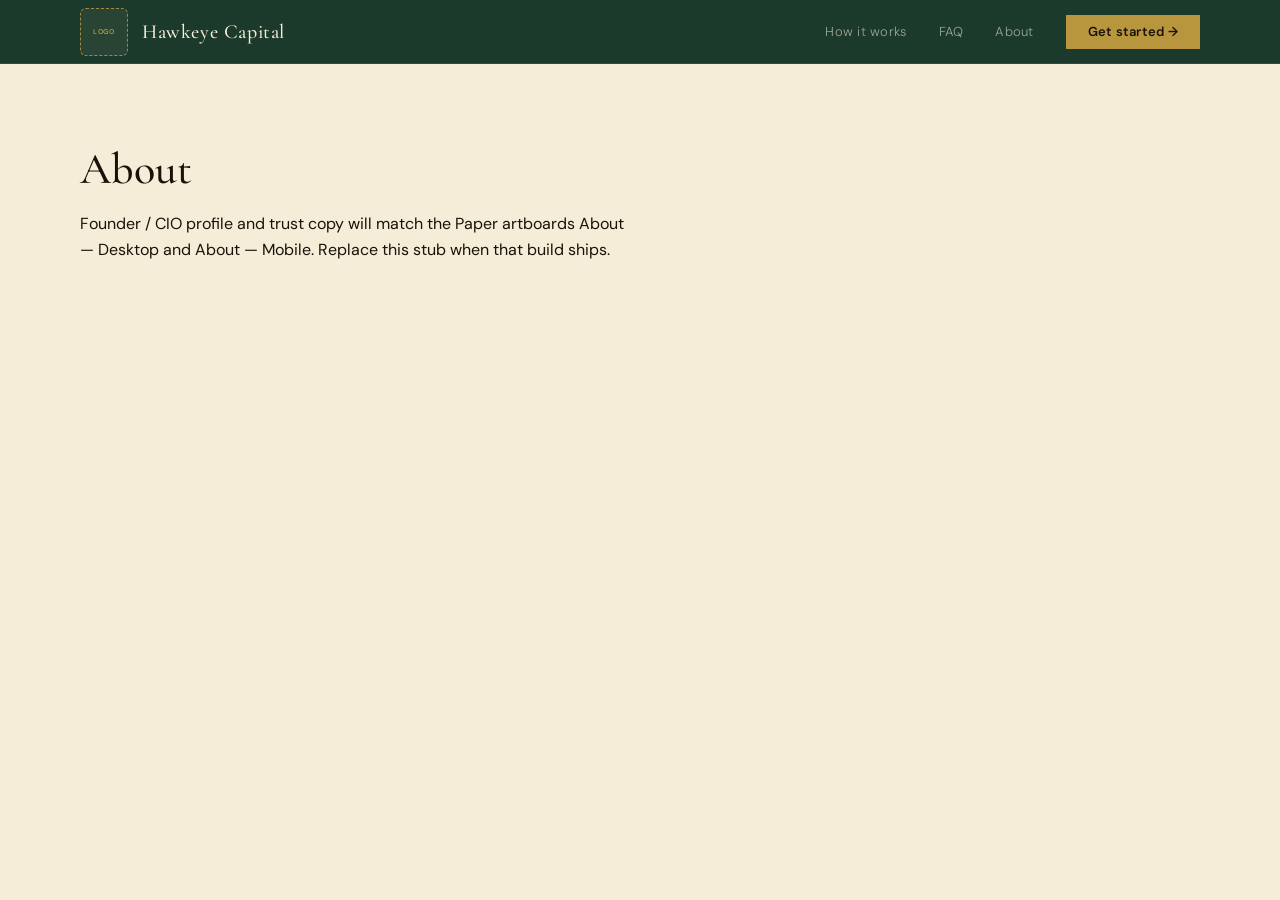
==== about/index.html @ 360c43a9 "first commit" ====
<!DOCTYPE html>
<html lang="en">
  <head>
    <meta charset="utf-8" />
    <meta name="viewport" content="width=device-width, initial-scale=1" />
    <title>About — Hawkeye Capital</title>
    <link rel="preconnect" href="https://fonts.googleapis.com" />
    <link rel="preconnect" href="https://fonts.gstatic.com" crossorigin />
    <link
      href="https://fonts.googleapis.com/css2?family=Cormorant+Garamond:ital,wght@0,300;0,500;1,500&family=DM+Sans:wght@300;400;500;600&display=swap"
      rel="stylesheet"
    />
    <link rel="stylesheet" href="/styles.css" />
  </head>
  <body>
    <a class="skip-link" href="#main">Skip to content</a>
    <div class="page">
      <header class="nav" aria-label="Primary">
        <a class="brand" href="/">
          <div class="logo-ph logo-ph--lg" aria-hidden="true">LOGO</div>
          <span class="wordmark">Hawkeye Capital</span>
        </a>
        <nav class="nav-links" aria-label="Site">
          <a class="nav-link" href="/#how-it-works">How it works</a>
          <a class="nav-link" href="/faq/">FAQ</a>
          <a class="nav-link" href="/about/" aria-current="page">About</a>
          <a
            class="btn-gold btn-gold--nav"
            href="https://wa.me/919540134700"
            rel="noopener noreferrer"
            >Get started →</a
          >
        </nav>
      </header>

      <header class="nav--mobile" aria-label="Primary">
        <a class="brand" href="/">
          <div class="logo-ph logo-ph--sm" aria-hidden="true">LOGO</div>
          <span class="wordmark">Hawkeye Capital</span>
        </a>
        <div class="nav-mobile-right">
          <a
            class="btn-gold btn-gold--nav-m"
            href="https://wa.me/919540134700"
            rel="noopener noreferrer"
            >Get started →</a
          >
          <details class="nav-details">
            <summary aria-label="Open menu">
              <span class="burger-bar"></span>
              <span class="burger-bar"></span>
              <span class="burger-bar"></span>
            </summary>
            <div class="nav-drawer">
              <a href="/#how-it-works">How it works</a>
              <a href="/faq/">FAQ</a>
              <a href="/about/">About</a>
            </div>
          </details>
        </div>
      </header>

      <main id="main" class="stub-main">
        <h1>About</h1>
        <p>
          Founder / CIO profile and trust copy will match the Paper artboards About — Desktop and About —
          Mobile. Replace this stub when that build ships.
        </p>
      </main>
    </div>
  </body>
</html>
---- styles.css ----
/* Hawkeye Capital landing — Paper hawkeyecapital.in · Desktop 29-0 / Mobile 28-0 */

:root {
  --cream: #f5edd8;
  --cream-dark: #e8dfc8;
  --forest: #1c3a2b;
  --brown: #3b2a1a;
  --gold: #b8963e;
  --ink: #1a1209;
  --muted: #7a6e60;
  --font-display: "Cormorant Garamond", serif;
  --font-sans: "DM Sans", system-ui, sans-serif;
  --page-max: 1440px;
  --content: 1100px;
  --pad-d: 80px;
  --pad-m: 24px;
}

*,
*::before,
*::after {
  box-sizing: border-box;
}

html {
  margin: 0;
  padding: 0;
  scroll-behavior: smooth;
}

@media (prefers-reduced-motion: reduce) {
  html {
    scroll-behavior: auto;
  }
}

body {
  margin: 0;
  padding: 0;
  min-height: 100%;
  background: var(--cream);
  color: var(--ink);
  font-family: var(--font-sans);
  font-size: 12px;
  line-height: 16px;
  -webkit-font-smoothing: antialiased;
  -moz-osx-font-smoothing: grayscale;
}

a {
  color: inherit;
  text-decoration: none;
}

a:hover {
  text-decoration: underline;
  text-underline-offset: 3px;
}

.page {
  width: 100%;
  min-height: 100vh;
  display: flex;
  flex-direction: column;
  background: var(--cream);
}

/* Full-bleed layout: Paper artboard is 1440px but nav/hero backgrounds span the viewport */
main {
  margin: 0;
  width: 100%;
  flex: 1;
  display: flex;
  flex-direction: column;
}

.skip-link {
  position: absolute;
  left: -9999px;
  top: 8px;
  z-index: 100;
  padding: 8px 16px;
  background: var(--forest);
  color: var(--cream);
  border-radius: 4px;
}

.skip-link:focus {
  left: 16px;
}

/* Nav */

.nav {
  display: none;
  align-items: center;
  justify-content: space-between;
  width: 100%;
  height: 64px;
  padding: 0 var(--pad-d);
  background: var(--forest);
  border-bottom: 1px solid rgba(184, 150, 62, 0.2);
}

.nav--mobile {
  display: flex;
  width: 100%;
  height: 60px;
  padding: 0 var(--pad-m) 0 20px;
  background: var(--forest);
  border-bottom: 1px solid rgba(184, 150, 62, 0.2);
  align-items: center;
  justify-content: space-between;
}

a.brand {
  display: flex;
  align-items: center;
  gap: 14px;
  text-decoration: none;
}

a.brand:hover {
  text-decoration: none;
}

.nav--mobile .brand {
  gap: 10px;
  padding-right: 12px;
}

.logo-ph {
  display: flex;
  align-items: center;
  justify-content: center;
  flex-shrink: 0;
  border: 1px dashed rgba(184, 150, 62, 0.85);
  border-radius: 6px;
  background: rgba(245, 237, 216, 0.06);
  color: var(--gold);
  font-size: 7px;
  font-weight: 600;
  letter-spacing: 0.1em;
  line-height: 10px;
}

.logo-ph--lg {
  width: 48px;
  height: 48px;
}

.logo-ph--sm {
  width: 40px;
  height: 40px;
}

.wordmark {
  font-family: var(--font-display);
  font-weight: 500;
  letter-spacing: 0.03em;
  color: var(--cream);
  white-space: nowrap;
  font-size: 20px;
  line-height: 24px;
}

.nav--mobile .wordmark {
  font-size: 16px;
  line-height: 19px;
}

.nav-links {
  display: flex;
  align-items: center;
  gap: 32px;
}

.nav-link {
  font-size: 13px;
  font-weight: 300;
  letter-spacing: 0.02em;
  line-height: 16px;
  color: rgba(245, 237, 216, 0.6);
}

.nav-link:hover {
  color: var(--cream);
}

.nav-details summary {
  list-style: none;
  cursor: pointer;
  display: flex;
  flex-direction: column;
  gap: 5px;
  padding: 4px;
}

.nav-details summary::-webkit-details-marker {
  display: none;
}

.burger-bar {
  height: 1.5px;
  background: var(--cream);
  border-radius: 1px;
}

.burger-bar:nth-child(1),
.burger-bar:nth-child(2) {
  width: 22px;
}

.burger-bar:nth-child(3) {
  width: 14px;
}

.nav-drawer {
  position: absolute;
  right: 0;
  top: calc(100% + 12px);
  min-width: 200px;
  padding: 16px;
  background: var(--forest);
  border: 1px solid rgba(184, 150, 62, 0.2);
  border-radius: 8px;
  display: flex;
  flex-direction: column;
  gap: 12px;
  z-index: 50;
  box-shadow: 0 12px 40px rgba(0, 0, 0, 0.25);
}

.nav-drawer a {
  font-size: 13px;
  font-weight: 300;
  color: rgba(245, 237, 216, 0.85);
}

.nav-details {
  position: relative;
}

.btn-gold {
  display: inline-flex;
  align-items: center;
  justify-content: center;
  gap: 10px;
  background: var(--gold);
  color: var(--ink);
  font-size: 13px;
  font-weight: 600;
  letter-spacing: 0.02em;
  line-height: 16px;
  border: none;
  cursor: pointer;
  text-decoration: none;
}

.btn-gold:hover {
  filter: brightness(1.03);
  text-decoration: none;
}

.btn-gold--nav {
  padding: 9px 22px;
}

.btn-gold--nav-m {
  padding: 8px 18px;
}

.btn-gold--hero {
  padding: 16px 28px;
  font-size: 15px;
  line-height: 18px;
}

.btn-gold--footer {
  padding: 16px 32px;
  font-size: 15px;
  line-height: 18px;
}

.icon-wa {
  flex-shrink: 0;
}

/* Hero */

.hero {
  position: relative;
  width: 100%;
  min-height: 680px;
  padding: 120px var(--pad-d) 100px;
  display: flex;
  flex-direction: column;
  justify-content: center;
  overflow: clip;
  background-color: #2a3d2f;
  background-image: linear-gradient(
      180deg,
      rgba(28, 58, 43, 0.88) 0%,
      rgba(40, 58, 46, 0.82) 100%
    ),
    url("assets/hero-bg.png");
  background-size: cover, cover;
  background-position: center, center;
}

.hero-decor {
  position: absolute;
  border: 1px solid rgba(184, 150, 62, 0.06);
  border-radius: 50%;
  pointer-events: none;
}

.hero-decor--lg {
  width: 800px;
  height: 800px;
  right: -200px;
  top: 50%;
  transform: translateY(-50%);
}

.hero-decor--sm {
  width: 480px;
  height: 480px;
  right: 0;
  top: 50%;
  transform: translateY(-50%);
  border-color: rgba(184, 150, 62, 0.05);
}

.hero-inner {
  position: relative;
  z-index: 1;
  max-width: var(--content);
  display: flex;
  flex-direction: column;
  gap: 36px;
}

.hero-eyebrow {
  margin: 0;
  font-size: 11px;
  font-weight: 500;
  letter-spacing: 0.16em;
  line-height: 14px;
  text-transform: uppercase;
  color: var(--gold);
}

.hero-title {
  margin: 0;
  font-family: var(--font-display);
  font-size: 80px;
  font-weight: 300;
  letter-spacing: -0.025em;
  line-height: 1.05;
  color: var(--cream);
}

.hero-rule {
  width: 64px;
  height: 1px;
  background: var(--gold);
}

.hero-lead {
  margin: 0;
  max-width: 520px;
  font-size: 18px;
  font-weight: 300;
  line-height: 32px;
  color: rgba(245, 237, 216, 0.6);
}

.hero-cta-row {
  display: flex;
  align-items: center;
  gap: 32px;
}

.hero-secondary {
  font-size: 14px;
  font-weight: 300;
  letter-spacing: 0.03em;
  line-height: 18px;
  color: rgba(184, 150, 62, 0.8);
}

.hero-secondary:hover {
  color: var(--gold);
  text-decoration: none;
}

.section-label {
  font-size: 11px;
  font-weight: 600;
  letter-spacing: 0.14em;
  line-height: 14px;
  text-transform: uppercase;
  color: var(--muted);
}

.section-label--muted-light {
  color: rgba(245, 237, 216, 0.65);
}

/* Credentials */

.credentials {
  width: 100%;
  padding: 80px var(--pad-d);
  display: flex;
  flex-direction: column;
  gap: 40px;
}

.credentials-label-row {
  max-width: 1280px;
}

.credentials-grid {
  display: flex;
  gap: 32px;
  max-width: var(--content);
}

.tile {
  flex: 1;
  border-top: 1px solid var(--gold);
  padding-top: 16px;
  display: flex;
  flex-direction: column;
  gap: 10px;
}

.tile-kicker {
  font-family: var(--font-display);
  font-size: 28px;
  font-weight: 500;
  line-height: 1.1;
  color: var(--ink);
}

.tile-body {
  margin: 0;
  font-size: 15px;
  line-height: 22px;
  color: var(--ink);
}

/* Who we work with */

.who {
  position: relative;
  width: 100%;
  padding: 80px var(--pad-d);
  background: var(--brown);
  overflow: clip;
}

.who-label {
  margin-bottom: 20px;
}

.who-headline {
  margin: 0 0 40px;
  max-width: 640px;
  font-family: var(--font-display);
  font-size: 44px;
  font-weight: 500;
  line-height: 1.1;
  color: var(--cream);
}

.who-grid {
  display: flex;
  flex-wrap: wrap;
  gap: 24px;
  max-width: var(--content);
  position: relative;
  z-index: 1;
}

.who-card {
  width: 530px;
  display: flex;
  flex-direction: column;
  gap: 10px;
}

.who-card-title {
  margin: 0;
  font-size: 13px;
  font-weight: 600;
  letter-spacing: 0.06em;
  line-height: 16px;
  text-transform: uppercase;
  color: var(--gold);
}

.who-card-body {
  margin: 0;
  font-size: 15px;
  line-height: 22px;
  color: rgba(245, 237, 216, 0.88);
}

.hawk {
  position: absolute;
  right: 64px;
  top: 56px;
  width: 360px;
  height: 260px;
  border-radius: 4px;
  background: url("assets/hawk-bird.png") center / cover no-repeat;
  mix-blend-mode: screen;
  pointer-events: none;
}

/* Philosophy + How it works */

.philo {
  width: 100%;
  padding: 80px var(--pad-d);
  background: var(--cream);
}

.philo-inner {
  display: flex;
  gap: 80px;
  max-width: var(--content);
  align-items: flex-start;
}

.philo-quote {
  flex: 5;
  min-width: 0;
  border-left: 2px solid var(--gold);
  padding-left: 28px;
}

.philo-quote p {
  margin: 0;
  max-width: 413px;
  font-family: var(--font-display);
  font-size: 28px;
  font-style: italic;
  font-weight: 500;
  line-height: 36px;
  color: var(--ink);
}

.how {
  flex: 7;
  min-width: 0;
  display: flex;
  flex-direction: column;
  gap: 32px;
}

.how .section-label {
  margin: 0;
}

.how-list {
  display: flex;
  flex-direction: column;
}

.how-row {
  display: flex;
  gap: 18px;
  padding: 22px 0;
  border-top: 1px solid rgba(184, 150, 62, 0.2);
}

.how-row:last-child {
  border-bottom: 1px solid rgba(184, 150, 62, 0.2);
}

.how-num {
  flex-shrink: 0;
  width: 28px;
  font-family: var(--font-display);
  font-size: 32px;
  font-weight: 300;
  line-height: 1;
  color: rgba(184, 150, 62, 0.35);
  padding-top: 4px;
}

.how-copy {
  display: flex;
  flex-direction: column;
  gap: 6px;
  padding-top: 4px;
  max-width: 532px;
}

.how-q {
  margin: 0;
  font-size: 16px;
  font-weight: 600;
  line-height: 24px;
  color: var(--ink);
}

.how-a {
  margin: 0;
  font-size: 15px;
  line-height: 22px;
  color: var(--ink);
}

/* Testimonial */

.quote-section {
  width: 100%;
  display: flex;
  flex-direction: column;
  align-items: center;
  gap: 32px;
  padding: 80px var(--pad-d);
  background: var(--cream-dark);
}

.quote-mark {
  font-family: var(--font-display);
  font-size: 48px;
  line-height: 44px;
  color: var(--gold);
  width: 21px;
}

.quote-body {
  margin: 0;
  max-width: 700px;
  font-family: var(--font-display);
  font-size: 28px;
  font-style: italic;
  font-weight: 500;
  line-height: 38px;
  text-align: center;
  color: var(--ink);
}

.quote-by {
  margin: 0;
  max-width: 354px;
  font-size: 13px;
  font-weight: 600;
  letter-spacing: 0.08em;
  line-height: 16px;
  text-transform: uppercase;
  text-align: center;
  color: var(--muted);
}

/* CTA */

.cta {
  width: 100%;
  display: flex;
  flex-direction: column;
  align-items: center;
  gap: 32px;
  padding: 80px var(--pad-d);
  background: var(--forest);
  border-top: 1px solid rgba(184, 150, 62, 0.12);
}

.cta-title {
  margin: 0;
  max-width: 439px;
  font-family: var(--font-display);
  font-size: 48px;
  font-weight: 500;
  line-height: 62px;
  text-align: center;
  color: var(--cream);
}

.cta-lead {
  margin: 0;
  max-width: 420px;
  font-size: 17px;
  line-height: 28px;
  text-align: center;
  color: rgba(245, 237, 216, 0.75);
}

.cta-foot {
  width: 100%;
  margin-top: 48px;
  padding-top: 24px;
  border-top: 1px solid rgba(245, 237, 216, 0.07);
}

.cta-disclaimer {
  margin: 0 auto;
  max-width: 1280px;
  font-size: 13px;
  line-height: 21px;
  color: rgba(245, 237, 216, 0.55);
}

.visually-hidden {
  position: absolute;
  width: 1px;
  height: 1px;
  padding: 0;
  margin: -1px;
  overflow: hidden;
  clip: rect(0, 0, 0, 0);
  white-space: nowrap;
  border: 0;
}

/* Desktop / mobile visibility */

.desktop-only {
  display: block;
}

.mobile-only {
  display: none;
}

@media (min-width: 1100px) {
  .nav {
    display: flex;
  }

  .nav--mobile {
    display: none;
  }

  .desktop-only {
    display: block;
  }

  .mobile-only {
    display: none;
  }

  .quote-mark--m {
    display: none;
  }

  .quote-mark--d {
    display: block;
  }
}

@media (max-width: 1099px) {
  .nav {
    display: none;
  }

  .nav--mobile {
    display: flex;
  }

  .desktop-only {
    display: none;
  }

  .mobile-only {
    display: block;
  }

  .hawk {
    display: none;
  }

  .hero {
    min-height: 0;
    padding: 56px var(--pad-m) 64px;
    gap: 28px;
    background-image: linear-gradient(
        180deg,
        rgb(28, 58, 43) 0%,
        rgb(40, 58, 46) 100%
      ),
      url("assets/hero-bg-mobile.png");
  }

  .hero-inner {
    gap: 28px;
  }

  .hero-eyebrow {
    font-size: 10px;
    line-height: 13px;
  }

  .hero-title {
    font-size: 44px;
    letter-spacing: -0.02em;
  }

  .hero-rule {
    width: 56px;
  }

  .hero-lead {
    max-width: none;
    font-size: 16px;
    line-height: 26px;
    color: rgba(245, 237, 216, 0.65);
  }

  .hero-cta-row {
    flex-direction: column;
    align-items: flex-start;
    gap: 16px;
  }

  .btn-gold--hero {
    padding: 15px 24px;
  }

  .credentials {
    padding: 56px var(--pad-m);
  }

  .section-label {
    font-size: 10px;
    line-height: 13px;
  }

  .credentials-grid {
    display: grid;
    grid-template-columns: 1fr 1fr;
    gap: 16px;
    max-width: none;
  }

  .tile {
    padding-top: 12px;
    gap: 6px;
  }

  .tile-kicker {
    font-size: 22px;
    line-height: 28px;
  }

  .tile-body {
    font-size: 13px;
    line-height: 18px;
  }

  .who {
    padding: 56px var(--pad-m);
  }

  .who-headline {
    max-width: none;
    font-size: 32px;
    line-height: 1.12;
    width: 100%;
  }

  .who-grid {
    flex-direction: column;
    max-width: none;
    gap: 20px;
  }

  .who-card {
    width: 100%;
    gap: 8px;
  }

  .who-card-title {
    font-size: 12px;
    letter-spacing: 0.05em;
  }

  .who-card-body {
    font-size: 14px;
    line-height: 20px;
    color: rgba(245, 237, 216, 0.9);
  }

  .philo {
    padding: 56px var(--pad-m);
  }

  .philo-inner {
    flex-direction: column;
    gap: 0;
    max-width: none;
  }

  .philo-quote {
    margin-bottom: 56px;
    padding-left: 22px;
  }

  .philo-quote p {
    max-width: 318px;
    font-size: 22px;
    line-height: 30px;
  }

  .how {
    gap: 40px;
  }

  .how-copy {
    max-width: 296px;
  }

  .how-q {
    font-size: 15px;
    line-height: 22px;
  }

  .how-a {
    font-size: 14px;
    line-height: 21px;
  }

  .quote-section {
    padding: 56px var(--pad-m);
  }

  .quote-mark--d {
    display: none;
  }

  .quote-mark--m {
    display: block;
    width: auto;
    font-size: 64px;
    font-weight: 300;
    line-height: 0.6;
    text-align: center;
    margin-bottom: 24px;
  }

  .quote-body {
    max-width: 342px;
    font-size: 22px;
    line-height: 30px;
    text-align: left;
  }

  .quote-by {
    max-width: 267px;
    font-size: 12px;
    letter-spacing: 0.06em;
    line-height: 15px;
    text-align: left;
  }

  .cta {
    padding: 64px var(--pad-m);
  }

  .cta-title {
    max-width: 302px;
    font-size: 36px;
    line-height: 44px;
  }

  .cta-lead {
    width: 342px;
    max-width: none;
    font-size: 15px;
    line-height: 24px;
  }

  .btn-gold--footer {
    padding: 15px 28px;
    font-size: 14px;
    line-height: 18px;
  }

  .cta-foot {
    margin-top: 40px;
    padding-top: 20px;
  }

  .cta-disclaimer {
    max-width: 342px;
    font-size: 12px;
    line-height: 18px;
  }
}

/* About page — Paper MU-0 (desktop) / NZ-0 (mobile) */

.nav-link--active {
  color: rgba(245, 237, 216, 0.95);
}

.about-main {
  flex: 1;
}

.about-body--desktop {
  display: flex;
  flex-direction: column;
  gap: 40px;
  width: 100%;
  padding: 72px 170px 100px;
}

.about-body--mobile {
  display: flex;
  flex-direction: column;
  gap: 36px;
  width: 100%;
  padding: 40px 24px 80px;
}

.about-hero {
  display: flex;
  flex-direction: column;
  gap: 8px;
  width: 100%;
}

.about-eyebrow {
  margin: 0;
  font-size: 11px;
  font-weight: 600;
  letter-spacing: 0.14em;
  line-height: 14px;
  text-transform: uppercase;
  color: var(--muted);
}

.about-hero-row {
  display: flex;
  flex-direction: row;
  align-items: flex-end;
  justify-content: space-between;
  width: 100%;
  gap: 32px;
}

.about-title {
  margin: 0;
  font-family: var(--font-display);
  font-size: 52px;
  font-weight: 500;
  letter-spacing: -0.02em;
  line-height: 1.1;
  color: var(--ink);
}

.about-portrait {
  flex-shrink: 0;
  width: 387px;
  height: 479px;
  background: url("assets/rajesh-hawk-sketch.png") center / cover no-repeat;
}

.about-subtitle {
  margin: 0;
  max-width: 640px;
  font-size: 18px;
  line-height: 28px;
  color: #3b2a1a;
}

.about-glance {
  display: flex;
  flex-direction: column;
  gap: 16px;
  width: 100%;
  padding: 28px;
  background: var(--cream-dark);
  border: 1px solid rgba(26, 18, 9, 0.08);
  box-sizing: border-box;
}

.about-glance-label {
  margin: 0;
  font-size: 11px;
  font-weight: 600;
  letter-spacing: 0.12em;
  line-height: 14px;
  text-transform: uppercase;
  color: var(--muted);
}

.about-glance-line {
  margin: 0;
  font-size: 16px;
  line-height: 28px;
  color: var(--ink);
}

.about-section {
  display: flex;
  flex-direction: column;
  gap: 20px;
  max-width: 820px;
  width: 100%;
}

.about-h2 {
  margin: 0;
  font-family: var(--font-display);
  font-size: 32px;
  font-weight: 500;
  line-height: 1.2;
  color: var(--ink);
}

.about-p {
  margin: 0;
  font-size: 16px;
  line-height: 28px;
  color: var(--ink);
}

.about-quote {
  margin: 0;
  max-width: 720px;
  padding: 8px 0 8px 20px;
  border-left: 3px solid var(--gold);
  box-sizing: border-box;
}

.about-quote p {
  margin: 0;
  font-family: var(--font-display);
  font-size: 24px;
  font-style: italic;
  font-weight: 500;
  line-height: 34px;
  color: #3b2a1a;
}

.about-cta {
  display: flex;
  flex-direction: column;
  gap: 20px;
  width: 100%;
  padding-top: 48px;
}

.about-cta-title {
  margin: 0;
  font-family: var(--font-display);
  font-size: 36px;
  font-weight: 500;
  line-height: 1.15;
  color: var(--ink);
}

.about-cta-lead {
  margin: 0;
  max-width: 520px;
  font-size: 16px;
  line-height: 26px;
  color: var(--muted);
}

.btn-gold--about {
  width: fit-content;
  padding: 16px 32px;
  font-size: 15px;
  line-height: 18px;
}

.about-disclaimer {
  width: 100%;
  margin: 0;
  padding-top: 32px;
  border-top: 1px solid rgba(122, 110, 96, 0.35);
}

.about-disclaimer p {
  margin: 0;
  max-width: 900px;
  font-size: 13px;
  line-height: 22px;
  color: var(--muted);
}

/* About — mobile */

.about-eyebrow--m {
  font-size: 10px;
  line-height: 13px;
}

.about-intro-m {
  display: flex;
  flex-direction: column;
  gap: 6px;
  width: 100%;
}

.about-title-m {
  margin: 0;
  font-family: var(--font-display);
  font-size: 40px;
  font-weight: 500;
  line-height: 1.1;
  color: var(--ink);
}

.about-subtitle-m {
  margin: 0;
  font-size: 16px;
  line-height: 26px;
  color: #3b2a1a;
}

.about-glance--m {
  gap: 12px;
  padding: 22px 20px;
}

.about-glance-label--m {
  font-size: 10px;
  line-height: 12px;
  letter-spacing: 0.12em;
}

.about-glance-one-line {
  margin: 0;
  font-size: 15px;
  line-height: 24px;
  color: var(--ink);
}

.about-p--m {
  font-size: 15px;
  line-height: 26px;
}

.about-investors-m {
  display: flex;
  flex-direction: column;
  gap: 0;
  width: 100%;
}

.about-investors-m p {
  margin: 0;
  font-size: 15px;
  line-height: 26px;
  color: var(--ink);
}

.about-investors-m p + p {
  margin-top: 24px;
}

.about-quote--m {
  max-width: none;
  padding: 0 0 0 16px;
}

.about-quote--m p {
  font-size: 20px;
  line-height: 30px;
}

.about-cta--m {
  padding-top: 16px;
  gap: 12px;
}

.about-cta-title--m {
  font-size: 28px;
  line-height: 34px;
}

.about-disclaimer--m {
  padding-top: 8px;
  border-top: none;
}

.about-disclaimer--m p {
  max-width: none;
  font-size: 12px;
  line-height: 20px;
}

/* Route stubs (/faq, /about) until full Paper build */

.stub-main {
  padding: 80px var(--pad-d);
  max-width: 720px;
  flex: 1;
}

.stub-main h1 {
  margin: 0 0 16px;
  font-family: var(--font-display);
  font-size: 44px;
  font-weight: 500;
  line-height: 1.15;
  color: var(--ink);
}

.stub-main p {
  margin: 0;
  font-size: 16px;
  line-height: 26px;
  color: var(--ink);
}

@media (max-width: 900px) {
  .stub-main {
    padding: 48px var(--pad-m);
  }

  .stub-main h1 {
    font-size: 32px;
  }
}
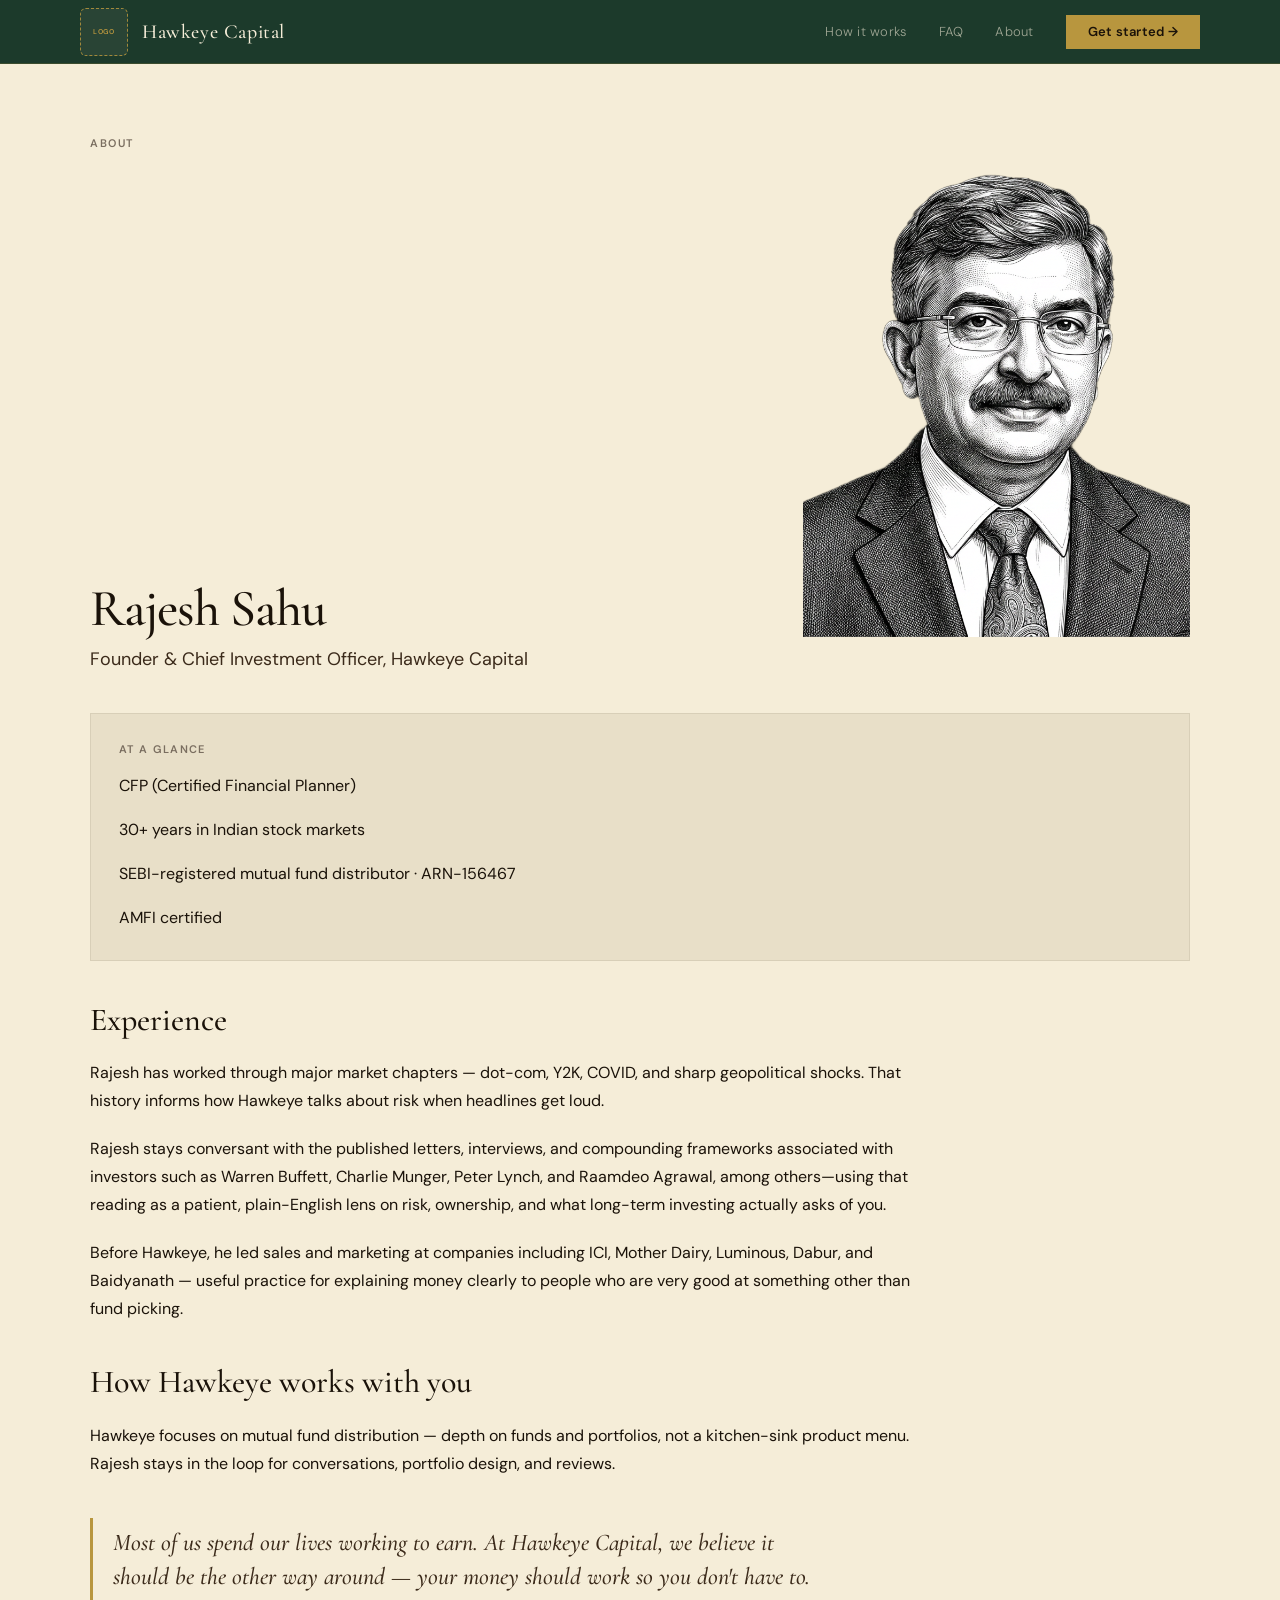
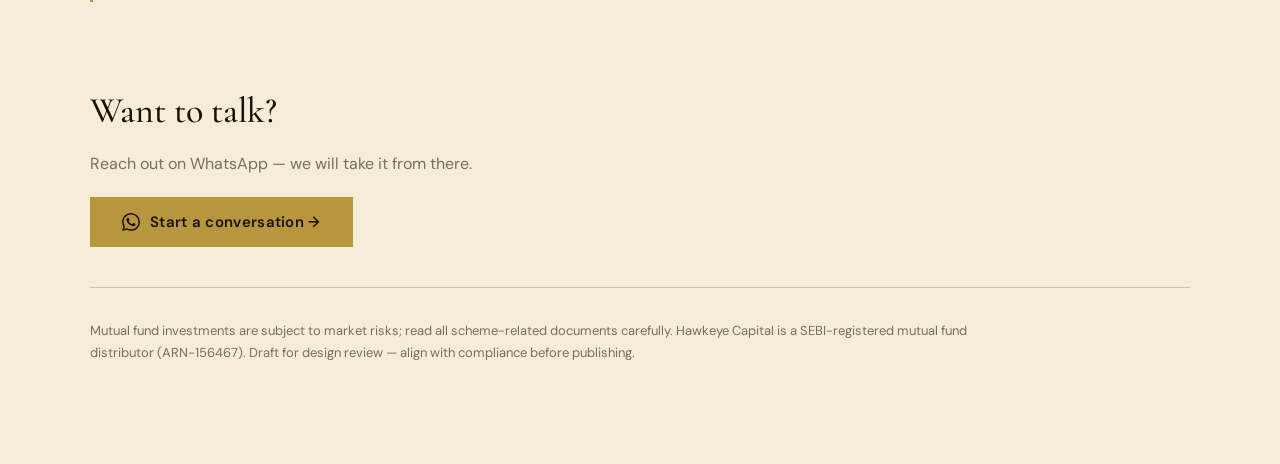
==== commit 240b49a9: "added about/ and faq/ pages" ====
--- a/about/index.html
+++ b/about/index.html
@@ -15,6 +15,7 @@
   <body>
     <a class="skip-link" href="#main">Skip to content</a>
     <div class="page">
+      <!-- Desktop nav — Paper About · MU-0 · MV-0 -->
       <header class="nav" aria-label="Primary">
         <a class="brand" href="/">
           <div class="logo-ph logo-ph--lg" aria-hidden="true">LOGO</div>
@@ -33,6 +34,7 @@
         </nav>
       </header>
 
+      <!-- Mobile nav — Paper About · NZ-0 · O0-0 -->
       <header class="nav--mobile" aria-label="Primary">
         <a class="brand" href="/">
           <div class="logo-ph logo-ph--sm" aria-hidden="true">LOGO</div>
@@ -54,18 +56,188 @@
             <div class="nav-drawer">
               <a href="/#how-it-works">How it works</a>
               <a href="/faq/">FAQ</a>
-              <a href="/about/">About</a>
+              <a href="/about/" aria-current="page">About</a>
             </div>
           </details>
         </div>
       </header>
 
-      <main id="main" class="stub-main">
-        <h1>About</h1>
-        <p>
-          Founder / CIO profile and trust copy will match the Paper artboards About — Desktop and About —
-          Mobile. Replace this stub when that build ships.
-        </p>
+      <main id="main" class="about-main">
+        <!-- Desktop: Paper MU-0 · N8-0 -->
+        <div class="desktop-only">
+        <div class="about-body about-body--desktop">
+          <section class="about-hero" aria-labelledby="about-title">
+            <p class="about-eyebrow">About</p>
+            <div class="about-hero-row">
+              <h1 class="about-title" id="about-title">Rajesh Sahu</h1>
+              <div
+                class="about-portrait"
+                role="img"
+                aria-label="Illustrated portrait of Rajesh Sahu"
+              ></div>
+            </div>
+            <p class="about-subtitle">
+              Founder &amp; Chief Investment Officer, Hawkeye Capital
+            </p>
+          </section>
+
+          <section class="about-glance" aria-labelledby="glance-heading">
+            <h2 class="visually-hidden" id="glance-heading">At a glance</h2>
+            <p class="about-glance-label">At a glance</p>
+            <p class="about-glance-line">CFP (Certified Financial Planner)</p>
+            <p class="about-glance-line">30+ years in Indian stock markets</p>
+            <p class="about-glance-line">SEBI-registered mutual fund distributor · ARN-156467</p>
+            <p class="about-glance-line">AMFI certified</p>
+          </section>
+
+          <section class="about-section" aria-labelledby="exp-heading">
+            <h2 class="about-h2" id="exp-heading">Experience</h2>
+            <p class="about-p">
+              Rajesh has worked through major market chapters — dot-com, Y2K, COVID, and sharp
+              geopolitical shocks. That history informs how Hawkeye talks about risk when headlines
+              get loud.
+            </p>
+            <p class="about-p">
+              Rajesh stays conversant with the published letters, interviews, and compounding
+              frameworks associated with investors such as Warren Buffett, Charlie Munger, Peter
+              Lynch, and Raamdeo Agrawal, among others—using that reading as a patient,
+              plain-English lens on risk, ownership, and what long-term investing actually asks of
+              you.
+            </p>
+            <p class="about-p">
+              Before Hawkeye, he led sales and marketing at companies including ICI, Mother Dairy,
+              Luminous, Dabur, and Baidyanath — useful practice for explaining money clearly to
+              people who are very good at something other than fund picking.
+            </p>
+          </section>
+
+          <section class="about-section" aria-labelledby="how-heading">
+            <h2 class="about-h2" id="how-heading">How Hawkeye works with you</h2>
+            <p class="about-p">
+              Hawkeye focuses on mutual fund distribution — depth on funds and portfolios, not a
+              kitchen-sink product menu. Rajesh stays in the loop for conversations, portfolio
+              design, and reviews.
+            </p>
+          </section>
+
+          <blockquote class="about-quote about-quote--full">
+            <p>
+              Most of us spend our lives working to earn. At Hawkeye Capital, we believe it should be
+              the other way around — your money should work so you don't have to.
+            </p>
+          </blockquote>
+
+          <section class="about-cta" aria-labelledby="cta-about-heading">
+            <h2 class="about-cta-title" id="cta-about-heading">Want to talk?</h2>
+            <p class="about-cta-lead">Reach out on WhatsApp — we will take it from there.</p>
+            <a
+              class="btn-gold btn-gold--about"
+              href="https://wa.me/919540134700"
+              rel="noopener noreferrer"
+            >
+              <svg
+                class="icon-wa"
+                width="18"
+                height="18"
+                viewBox="0 0 24 24"
+                fill="none"
+                xmlns="http://www.w3.org/2000/svg"
+                aria-hidden="true"
+              >
+                <path
+                  d="M17.472 14.382c-.297-.149-1.758-.867-2.03-.967-.273-.099-.471-.148-.67.15-.197.297-.767.966-.94 1.164-.173.199-.347.223-.644.075-.297-.15-1.255-.463-2.39-1.475-.883-.788-1.48-1.761-1.653-2.059-.173-.297-.018-.458.13-.606.134-.133.298-.347.446-.52.149-.174.198-.298.298-.497.099-.198.05-.371-.025-.52-.075-.149-.669-1.612-.916-2.207-.242-.579-.487-.5-.669-.51-.173-.008-.371-.01-.57-.01-.198 0-.52.074-.792.372-.272.297-1.04 1.016-1.04 2.479 0 1.462 1.065 2.875 1.213 3.074.149.198 2.096 3.2 5.077 4.487.709.306 1.262.489 1.694.625.712.227 1.36.195 1.871.118.571-.085 1.758-.719 2.006-1.413.248-.694.248-1.289.173-1.413-.074-.124-.272-.198-.57-.347m-5.421 7.403h-.004a9.87 9.87 0 01-5.031-1.378l-.361-.214-3.741.982.998-3.648-.235-.374a9.86 9.86 0 01-1.51-5.26c.001-5.45 4.436-9.884 9.888-9.884 2.64 0 5.122 1.03 6.988 2.898a9.825 9.825 0 012.893 6.994c-.003 5.45-4.437 9.884-9.885 9.884m8.413-18.297A11.815 11.815 0 0012.05 0C5.495 0 .16 5.335.157 11.892c0 2.096.547 4.142 1.588 5.945L.057 24l6.305-1.654a11.882 11.882 0 005.683 1.448h.005c6.554 0 11.89-5.335 11.893-11.893a11.821 11.821 0 00-3.48-8.413z"
+                  fill="#1A1209"
+                />
+              </svg>
+              Start a conversation →
+            </a>
+          </section>
+
+          <footer class="about-disclaimer">
+            <p>
+              Mutual fund investments are subject to market risks; read all scheme-related documents
+              carefully. Hawkeye Capital is a SEBI-registered mutual fund distributor (ARN-156467).
+              Draft for design review — align with compliance before publishing.
+            </p>
+          </footer>
+        </div>
+        </div>
+
+        <!-- Mobile: Paper NZ-0 · OE-0 -->
+        <div class="mobile-only">
+        <div class="about-body about-body--mobile">
+          <section class="about-intro-m" aria-labelledby="about-title-m">
+            <p class="about-eyebrow about-eyebrow--m">About</p>
+            <h1 class="about-title-m" id="about-title-m">Rajesh Sahu</h1>
+            <p class="about-subtitle-m">
+              Founder &amp; Chief Investment Officer, Hawkeye Capital.
+            </p>
+          </section>
+
+          <section class="about-glance about-glance--m" aria-labelledby="glance-heading-m">
+            <h2 class="visually-hidden" id="glance-heading-m">At a glance</h2>
+            <p class="about-glance-label about-glance-label--m">At a glance</p>
+            <p class="about-glance-one-line">
+              CFP · 30+ years in markets · SEBI MFD ARN-156467 · AMFI certified
+            </p>
+          </section>
+
+          <p class="about-p about-p--m">
+            Rajesh has lived through major market cycles and, before Hawkeye, led sales and marketing
+            at ICI, Mother Dairy, Luminous, Dabur, and Baidyanath. Hawkeye focuses on mutual fund
+            distribution with a human in the loop.
+          </p>
+
+          <div class="about-investors-m">
+            <p>
+              Rajesh stays conversant with how Warren Buffett, Charlie Munger, Peter Lynch, and
+              Raamdeo Agrawal write about markets—among others.
+            </p>
+            <p>
+              That reading is a quiet reference for patience, ownership, and plain-English
+              risk—not headline-of-the-week noise.
+            </p>
+          </div>
+
+          <blockquote class="about-quote about-quote--m">
+            <p>Your money should work so you don't have to.</p>
+          </blockquote>
+
+          <section class="about-cta about-cta--m" aria-labelledby="cta-about-heading-m">
+            <h2 class="about-cta-title about-cta-title--m" id="cta-about-heading-m">
+              Want to talk?
+            </h2>
+            <a
+              class="btn-gold btn-gold--about"
+              href="https://wa.me/919540134700"
+              rel="noopener noreferrer"
+            >
+              <svg
+                class="icon-wa"
+                width="18"
+                height="18"
+                viewBox="0 0 24 24"
+                fill="none"
+                xmlns="http://www.w3.org/2000/svg"
+                aria-hidden="true"
+              >
+                <path
+                  d="M17.472 14.382c-.297-.149-1.758-.867-2.03-.967-.273-.099-.471-.148-.67.15-.197.297-.767.966-.94 1.164-.173.199-.347.223-.644.075-.297-.15-1.255-.463-2.39-1.475-.883-.788-1.48-1.761-1.653-2.059-.173-.297-.018-.458.13-.606.134-.133.298-.347.446-.52.149-.174.198-.298.298-.497.099-.198.05-.371-.025-.52-.075-.149-.669-1.612-.916-2.207-.242-.579-.487-.5-.669-.51-.173-.008-.371-.01-.57-.01-.198 0-.52.074-.792.372-.272.297-1.04 1.016-1.04 2.479 0 1.462 1.065 2.875 1.213 3.074.149.198 2.096 3.2 5.077 4.487.709.306 1.262.489 1.694.625.712.227 1.36.195 1.871.118.571-.085 1.758-.719 2.006-1.413.248-.694.248-1.289.173-1.413-.074-.124-.272-.198-.57-.347m-5.421 7.403h-.004a9.87 9.87 0 01-5.031-1.378l-.361-.214-3.741.982.998-3.648-.235-.374a9.86 9.86 0 01-1.51-5.26c.001-5.45 4.436-9.884 9.888-9.884 2.64 0 5.122 1.03 6.988 2.898a9.825 9.825 0 012.893 6.994c-.003 5.45-4.437 9.884-9.885 9.884m8.413-18.297A11.815 11.815 0 0012.05 0C5.495 0 .16 5.335.157 11.892c0 2.096.547 4.142 1.588 5.945L.057 24l6.305-1.654a11.882 11.882 0 005.683 1.448h.005c6.554 0 11.89-5.335 11.893-11.893a11.821 11.821 0 00-3.48-8.413z"
+                  fill="#1A1209"
+                />
+              </svg>
+              Start a conversation →
+            </a>
+          </section>
+
+          <footer class="about-disclaimer about-disclaimer--m">
+            <p>
+              MF investments are subject to market risks. ARN-156467. Draft — legal review before
+              ship.
+            </p>
+          </footer>
+        </div>
+        </div>
       </main>
     </div>
   </body>
--- a/styles.css
+++ b/styles.css
@@ -789,28 +789,40 @@
       url("assets/hero-bg-mobile.png");
   }
 
+  /* Paper 28-0 / SE-0: hero is gradient + image only — no separate ring layers (cf. desktop 4U-0) */
+  .hero-decor--lg,
+  .hero-decor--sm {
+    display: none;
+  }
+
   .hero-inner {
     gap: 28px;
+    width: 100%;
+    max-width: 342px;
   }
 
   .hero-eyebrow {
     font-size: 10px;
     line-height: 13px;
+    letter-spacing: 0.16em;
   }
 
   .hero-title {
     font-size: 44px;
     letter-spacing: -0.02em;
+    line-height: 46px;
   }
 
   .hero-rule {
     width: 56px;
+    margin-bottom: 24px;
   }
 
   .hero-lead {
     max-width: none;
     font-size: 16px;
     line-height: 26px;
+    font-weight: 300;
     color: rgba(245, 237, 216, 0.65);
   }
 
@@ -818,26 +830,47 @@
     flex-direction: column;
     align-items: flex-start;
     gap: 16px;
+    width: 100%;
   }
 
   .btn-gold--hero {
     padding: 15px 24px;
+    font-size: 15px;
+    line-height: 18px;
+  }
+
+  .hero-secondary {
+    color: rgba(184, 150, 62, 0.8);
+    font-size: 14px;
+    font-weight: 300;
+    letter-spacing: 0.03em;
+    line-height: 18px;
   }
 
   .credentials {
     padding: 56px var(--pad-m);
+    gap: 40px;
+    align-items: flex-start;
+  }
+
+  .credentials-label-row {
+    max-width: 342px;
+    width: 100%;
   }
 
   .section-label {
     font-size: 10px;
     line-height: 13px;
+    letter-spacing: 0.14em;
+    font-weight: 600;
   }
 
   .credentials-grid {
     display: grid;
     grid-template-columns: 1fr 1fr;
     gap: 16px;
-    max-width: none;
+    max-width: 342px;
+    width: 100%;
   }
 
   .tile {
@@ -859,16 +892,23 @@
     padding: 56px var(--pad-m);
   }
 
+  .who-label {
+    color: rgba(245, 237, 216, 0.65);
+    letter-spacing: 0.14em;
+  }
+
   .who-headline {
-    max-width: none;
     font-size: 32px;
     line-height: 1.12;
     width: 100%;
+    max-width: 342px;
+    margin: 0 0 40px;
   }
 
   .who-grid {
     flex-direction: column;
-    max-width: none;
+    max-width: 342px;
+    width: 100%;
     gap: 20px;
   }
 
@@ -898,9 +938,13 @@
     max-width: none;
   }
 
+  /* Paper 3O-0: quote block then 56px before “How it works” */
   .philo-quote {
     margin-bottom: 56px;
     padding-left: 22px;
+    max-width: 342px;
+    width: 100%;
+    box-sizing: border-box;
   }
 
   .philo-quote p {
@@ -911,6 +955,24 @@
 
   .how {
     gap: 40px;
+    width: 100%;
+    max-width: 342px;
+  }
+
+  .how .section-label {
+    letter-spacing: 0.14em;
+  }
+
+  .how-row {
+    border-top-color: rgba(184, 150, 62, 0.2);
+  }
+
+  .how-row:last-child {
+    border-bottom-color: rgba(184, 150, 62, 0.2);
+  }
+
+  .how-num {
+    color: rgba(184, 150, 62, 0.35);
   }
 
   .how-copy {
@@ -929,6 +991,8 @@
 
   .quote-section {
     padding: 56px var(--pad-m);
+    gap: 32px;
+    align-items: center;
   }
 
   .quote-mark--d {
@@ -940,13 +1004,14 @@
     width: auto;
     font-size: 64px;
     font-weight: 300;
-    line-height: 0.6;
+    line-height: 1;
     text-align: center;
     margin-bottom: 24px;
   }
 
   .quote-body {
     max-width: 342px;
+    width: 100%;
     font-size: 22px;
     line-height: 30px;
     text-align: left;
@@ -954,6 +1019,7 @@
 
   .quote-by {
     max-width: 267px;
+    width: 100%;
     font-size: 12px;
     letter-spacing: 0.06em;
     line-height: 15px;
@@ -962,6 +1028,7 @@
 
   .cta {
     padding: 64px var(--pad-m);
+    border-top-color: rgba(184, 150, 62, 0.12);
   }
 
   .cta-title {
@@ -972,9 +1039,10 @@
 
   .cta-lead {
     width: 342px;
-    max-width: none;
+    max-width: 100%;
     font-size: 15px;
     line-height: 24px;
+    color: rgba(245, 237, 216, 0.75);
   }
 
   .btn-gold--footer {
@@ -986,12 +1054,14 @@
   .cta-foot {
     margin-top: 40px;
     padding-top: 20px;
+    border-top-color: rgba(245, 237, 216, 0.07);
   }
 
   .cta-disclaimer {
     max-width: 342px;
     font-size: 12px;
     line-height: 18px;
+    color: rgba(245, 237, 216, 0.55);
   }
 }
 
@@ -1010,7 +1080,7 @@
   flex-direction: column;
   gap: 40px;
   width: 100%;
-  padding: 72px 170px 100px;
+  padding: 72px max(80px, calc((100% - 1100px) / 2)) 100px;
 }
 
 .about-body--mobile {
@@ -1047,6 +1117,16 @@
   gap: 32px;
 }
 
+@media (min-width: 1100px) and (max-width: 1280px) {
+  .about-hero-row {
+    flex-wrap: wrap;
+  }
+
+  .about-portrait {
+    margin-left: auto;
+  }
+}
+
 .about-title {
   margin: 0;
   font-family: var(--font-display);
@@ -1061,7 +1141,7 @@
   flex-shrink: 0;
   width: 387px;
   height: 479px;
-  background: url("assets/rajesh-hawk-sketch.png") center / cover no-repeat;
+  background: url("/assets/rajesh-portrait.png") center / cover no-repeat;
 }
 
 .about-subtitle {
@@ -1291,36 +1371,228 @@
   line-height: 20px;
 }
 
-/* Route stubs (/faq, /about) until full Paper build */
-
-.stub-main {
-  padding: 80px var(--pad-d);
-  max-width: 720px;
+/* FAQ — Paper FZ-0 (desktop) / FY-0 (mobile) */
+
+.page--faq {
+  background: var(--forest);
+}
+
+.faq-main {
   flex: 1;
-}
-
-.stub-main h1 {
-  margin: 0 0 16px;
+  width: 100%;
+  background: var(--forest);
+}
+
+.faq-shell {
+  box-sizing: border-box;
+  width: 100%;
+  max-width: 1440px;
+  margin: 0 auto;
+  padding: 100px max(28px, calc((100% - 1100px) / 2)) 100px;
+}
+
+.faq-hero {
+  display: flex;
+  flex-direction: column;
+  align-items: flex-start;
+  gap: 24px;
+  width: 100%;
+  margin-bottom: 64px;
+}
+
+.faq-eyebrow {
+  margin: 0;
+  font-size: 12px;
+  font-weight: 500;
+  letter-spacing: 0.14em;
+  line-height: 16px;
+  text-transform: uppercase;
+  color: var(--gold);
+}
+
+.faq-title {
+  margin: 0;
+  max-width: 580px;
   font-family: var(--font-display);
   font-size: 44px;
   font-weight: 500;
+  letter-spacing: -0.01em;
   line-height: 1.15;
-  color: var(--ink);
-}
-
-.stub-main p {
-  margin: 0;
+  color: var(--cream);
+}
+
+.faq-intro-note {
+  margin: 0;
+  max-width: 340px;
+  font-size: 15px;
+  font-weight: 300;
+  line-height: 26px;
+  color: var(--muted);
+}
+
+.faq-list {
+  display: flex;
+  flex-direction: column;
+  gap: 20px;
+  width: 100%;
+  max-width: 1100px;
+}
+
+.faq-item {
+  border-top: 1px solid rgba(184, 150, 62, 0.4);
+  box-sizing: border-box;
+}
+
+.faq-item--last {
+  border-bottom: 1px solid rgba(184, 150, 62, 0.4);
+}
+
+.faq-summary {
+  display: flex;
+  align-items: flex-start;
+  justify-content: space-between;
+  gap: 24px;
+  padding: 22px 0;
+  list-style: none;
+  cursor: pointer;
+  font: inherit;
+  color: inherit;
+}
+
+.faq-item[open] .faq-summary {
+  padding-bottom: 0;
+}
+
+.faq-summary::-webkit-details-marker {
+  display: none;
+}
+
+.faq-summary:focus {
+  outline: none;
+}
+
+.faq-summary:focus-visible {
+  outline: 2px solid var(--gold);
+  outline-offset: 3px;
+}
+
+.faq-q {
+  flex: 1 1 auto;
+  min-width: 0;
+  font-family: var(--font-display);
+  font-size: 20px;
+  font-weight: 500;
+  line-height: 27px;
+  color: var(--cream);
+}
+
+.faq-chev {
+  flex-shrink: 0;
+  width: 20px;
+  height: 20px;
+  margin-top: 4px;
+  background:
+    linear-gradient(var(--gold), var(--gold)) center / 14px 1.5px no-repeat,
+    linear-gradient(var(--gold), var(--gold)) center / 1.5px 14px no-repeat;
+}
+
+.faq-item[open] .faq-chev {
+  background: linear-gradient(var(--gold), var(--gold)) center / 14px 1.5px no-repeat;
+}
+
+.faq-body {
+  padding: 16px 0 22px;
+}
+
+.faq-body p {
+  margin: 0;
+  max-width: 820px;
   font-size: 16px;
-  line-height: 26px;
-  color: var(--ink);
-}
-
-@media (max-width: 900px) {
-  .stub-main {
-    padding: 48px var(--pad-m);
-  }
-
-  .stub-main h1 {
-    font-size: 32px;
-  }
-}
+  font-weight: 300;
+  line-height: 27px;
+  color: var(--cream-dark);
+}
+
+@media (min-width: 1100px) {
+  .faq-hero {
+    flex-direction: row;
+    justify-content: space-between;
+    align-items: flex-end;
+    gap: 40px;
+  }
+
+  .faq-hero-text {
+    display: flex;
+    flex-direction: column;
+    gap: 24px;
+    max-width: 580px;
+  }
+
+  .faq-title {
+    max-width: 580px;
+  }
+}
+
+@media (max-width: 1099px) {
+  .faq-shell {
+    padding: 64px 28px 80px;
+  }
+
+  .faq-hero {
+    gap: 24px;
+    margin-bottom: 0;
+  }
+
+  .faq-title {
+    max-width: 334px;
+    font-size: 36px;
+    line-height: 1.12;
+  }
+
+  .faq-item {
+    border-top-color: var(--gold);
+  }
+
+  .faq-item--last {
+    border-bottom: 1px solid var(--gold);
+  }
+
+  .faq-summary {
+    gap: 12px;
+    padding: 20px 0;
+  }
+
+  .faq-item[open] .faq-summary {
+    padding-bottom: 0;
+  }
+
+  .faq-q {
+    max-width: 304px;
+    font-size: 18px;
+    line-height: 24px;
+  }
+
+  .faq-chev {
+    width: 18px;
+    height: 18px;
+    margin-top: 3px;
+    background:
+      linear-gradient(var(--gold), var(--gold)) center / 12px 1.5px no-repeat,
+      linear-gradient(var(--gold), var(--gold)) center / 1.5px 12px no-repeat;
+  }
+
+  .faq-item[open] .faq-chev {
+    background: linear-gradient(var(--gold), var(--gold)) center / 12px 1.5px no-repeat;
+  }
+
+  .faq-body {
+    padding: 14px 0 20px;
+  }
+
+  .faq-body p {
+    max-width: 334px;
+    font-size: 15px;
+    line-height: 24px;
+  }
+
+}
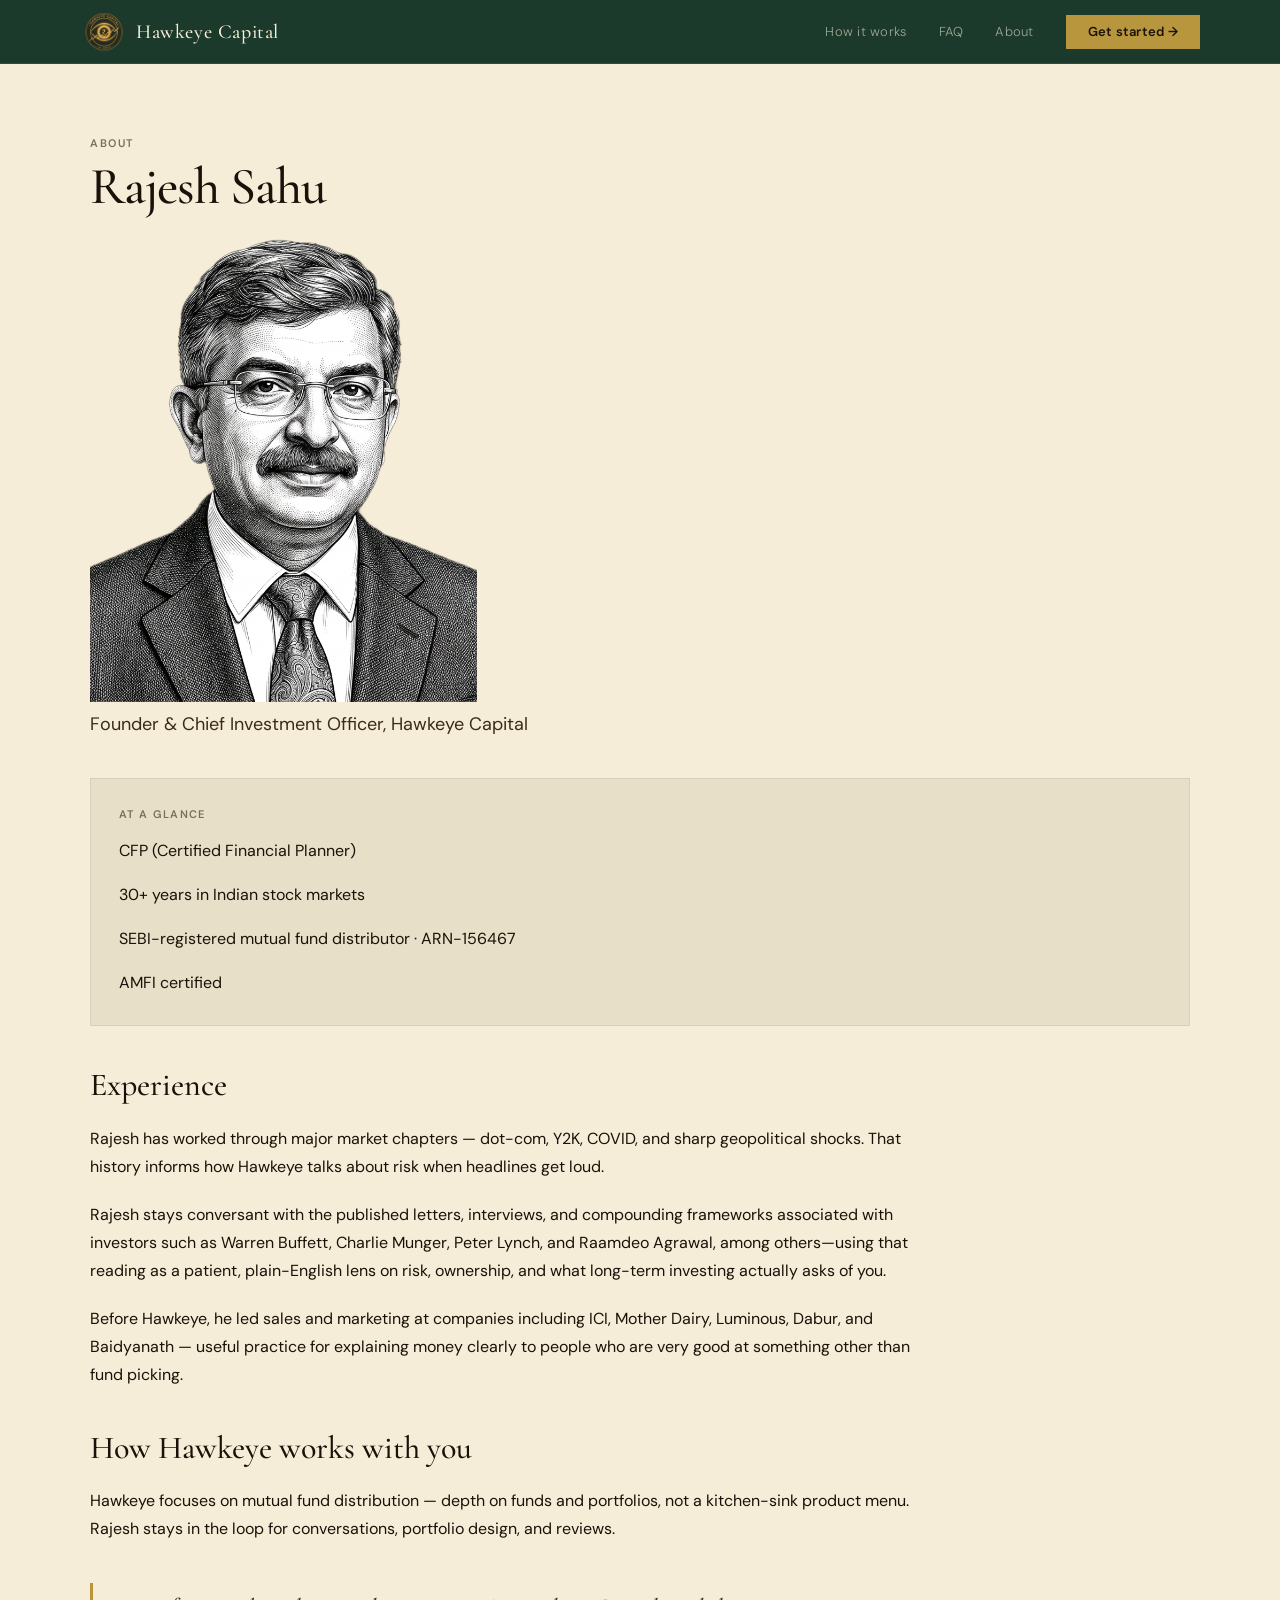
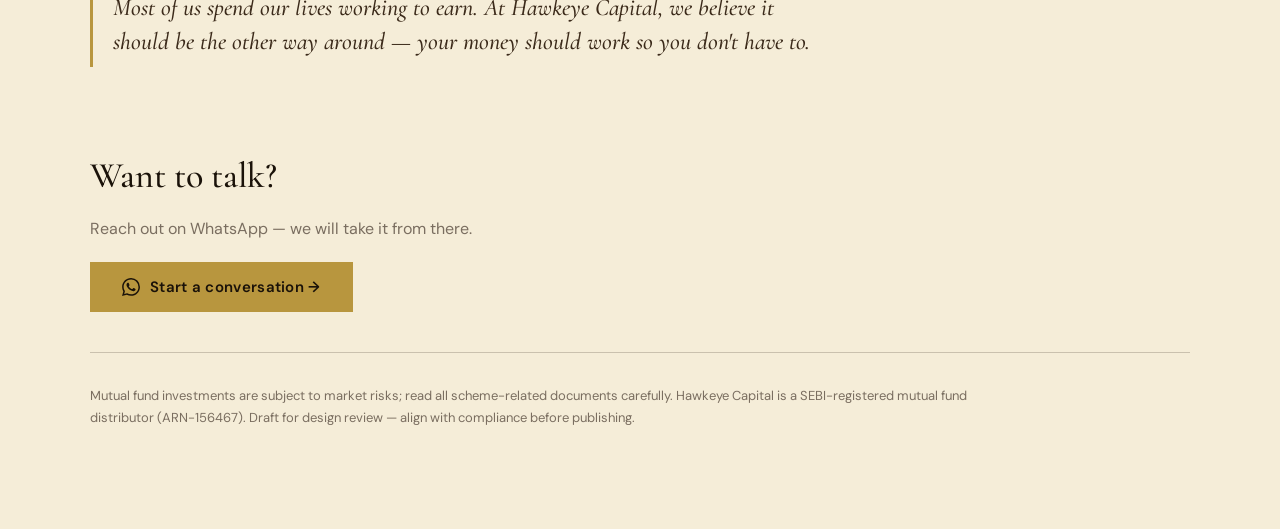
==== commit 8ab6666f: "mobile view fixes and new logo" ====
--- a/about/index.html
+++ b/about/index.html
@@ -18,7 +18,7 @@
       <!-- Desktop nav — Paper About · MU-0 · MV-0 -->
       <header class="nav" aria-label="Primary">
         <a class="brand" href="/">
-          <div class="logo-ph logo-ph--lg" aria-hidden="true">LOGO</div>
+          <img class="logo-img" src="/assets/logo.png" alt="Hawkeye Capital logo" />
           <span class="wordmark">Hawkeye Capital</span>
         </a>
         <nav class="nav-links" aria-label="Site">
@@ -37,7 +37,7 @@
       <!-- Mobile nav — Paper About · NZ-0 · O0-0 -->
       <header class="nav--mobile" aria-label="Primary">
         <a class="brand" href="/">
-          <div class="logo-ph logo-ph--sm" aria-hidden="true">LOGO</div>
+          <img class="logo-img" src="/assets/logo.png" alt="Hawkeye Capital logo" />
           <span class="wordmark">Hawkeye Capital</span>
         </a>
         <div class="nav-mobile-right">
@@ -68,14 +68,12 @@
         <div class="about-body about-body--desktop">
           <section class="about-hero" aria-labelledby="about-title">
             <p class="about-eyebrow">About</p>
-            <div class="about-hero-row">
-              <h1 class="about-title" id="about-title">Rajesh Sahu</h1>
-              <div
-                class="about-portrait"
-                role="img"
-                aria-label="Illustrated portrait of Rajesh Sahu"
-              ></div>
-            </div>
+            <h1 class="about-title" id="about-title">Rajesh Sahu</h1>
+            <div
+              class="about-portrait"
+              role="img"
+              aria-label="Illustrated portrait of Rajesh Sahu"
+            ></div>
             <p class="about-subtitle">
               Founder &amp; Chief Investment Officer, Hawkeye Capital
             </p>
@@ -240,5 +238,63 @@
         </div>
       </main>
     </div>
+    <script>
+      // #region agent log
+      (function () {
+        if (typeof window === "undefined") return;
+        const postLog = (hypothesisId, location, message, data) =>
+          fetch("http://127.0.0.1:7828/ingest/9d2182f6-4441-4d9d-9c0a-d7bda2e30117", {
+            method: "POST",
+            headers: { "Content-Type": "application/json", "X-Debug-Session-Id": "a9590a" },
+            body: JSON.stringify({
+              sessionId: "a9590a",
+              runId: "about-layout-debug-1",
+              hypothesisId,
+              location,
+              message,
+              data,
+              timestamp: Date.now()
+            })
+          }).catch(() => {});
+
+        window.addEventListener("load", () => {
+          const row = document.querySelector(".about-hero-row");
+          const title = document.querySelector(".about-title");
+          const portrait = document.querySelector(".about-portrait");
+          const body = document.querySelector(".about-body--desktop");
+          if (!row || !title || !portrait || !body) return;
+
+          const rowRect = row.getBoundingClientRect();
+          const titleRect = title.getBoundingClientRect();
+          const portraitRect = portrait.getBoundingClientRect();
+          const bodyStyle = window.getComputedStyle(body);
+          const rowStyle = window.getComputedStyle(row);
+
+          postLog("H1", "about/index.html:248", "Desktop breakpoint snapshot", {
+            viewportWidth: window.innerWidth,
+            isDesktop: window.innerWidth >= 1100
+          });
+          postLog("H2", "about/index.html:252", "Hero row geometry", {
+            rowLeft: rowRect.left,
+            rowRight: rowRect.right,
+            rowWidth: rowRect.width,
+            titleLeft: titleRect.left,
+            titleRight: titleRect.right,
+            portraitLeft: portraitRect.left,
+            portraitRight: portraitRect.right
+          });
+          postLog("H3", "about/index.html:262", "Body padding values", {
+            bodyPaddingLeft: bodyStyle.paddingLeft,
+            bodyPaddingRight: bodyStyle.paddingRight
+          });
+          postLog("H4", "about/index.html:266", "Hero row flex alignment", {
+            flexDirection: rowStyle.flexDirection,
+            justifyContent: rowStyle.justifyContent,
+            alignItems: rowStyle.alignItems
+          });
+        });
+      })();
+      // #endregion
+    </script>
   </body>
 </html>
--- a/styles.css
+++ b/styles.css
@@ -116,7 +116,7 @@
 a.brand {
   display: flex;
   align-items: center;
-  gap: 14px;
+  gap: 8px;
   text-decoration: none;
 }
 
@@ -125,33 +125,28 @@
 }
 
 .nav--mobile .brand {
+  gap: 6px;
+  padding-right: 12px;
+}
+
+.nav--mobile .logo-img {
+  width: 40px;
+  height: 40px;
+}
+
+.nav-mobile-right {
+  display: flex;
+  flex-direction: row;
+  align-items: center;
   gap: 10px;
-  padding-right: 12px;
-}
-
-.logo-ph {
-  display: flex;
-  align-items: center;
-  justify-content: center;
   flex-shrink: 0;
-  border: 1px dashed rgba(184, 150, 62, 0.85);
-  border-radius: 6px;
-  background: rgba(245, 237, 216, 0.06);
-  color: var(--gold);
-  font-size: 7px;
-  font-weight: 600;
-  letter-spacing: 0.1em;
-  line-height: 10px;
-}
-
-.logo-ph--lg {
+}
+
+.logo-img {
   width: 48px;
   height: 48px;
-}
-
-.logo-ph--sm {
-  width: 40px;
-  height: 40px;
+  flex-shrink: 0;
+  object-fit: cover;
 }
 
 .wordmark {
@@ -1108,25 +1103,6 @@
   color: var(--muted);
 }
 
-.about-hero-row {
-  display: flex;
-  flex-direction: row;
-  align-items: flex-end;
-  justify-content: space-between;
-  width: 100%;
-  gap: 32px;
-}
-
-@media (min-width: 1100px) and (max-width: 1280px) {
-  .about-hero-row {
-    flex-wrap: wrap;
-  }
-
-  .about-portrait {
-    margin-left: auto;
-  }
-}
-
 .about-title {
   margin: 0;
   font-family: var(--font-display);
@@ -1138,9 +1114,9 @@
 }
 
 .about-portrait {
-  flex-shrink: 0;
   width: 387px;
   height: 479px;
+  align-self: flex-start;
   background: url("/assets/rajesh-portrait.png") center / cover no-repeat;
 }
 
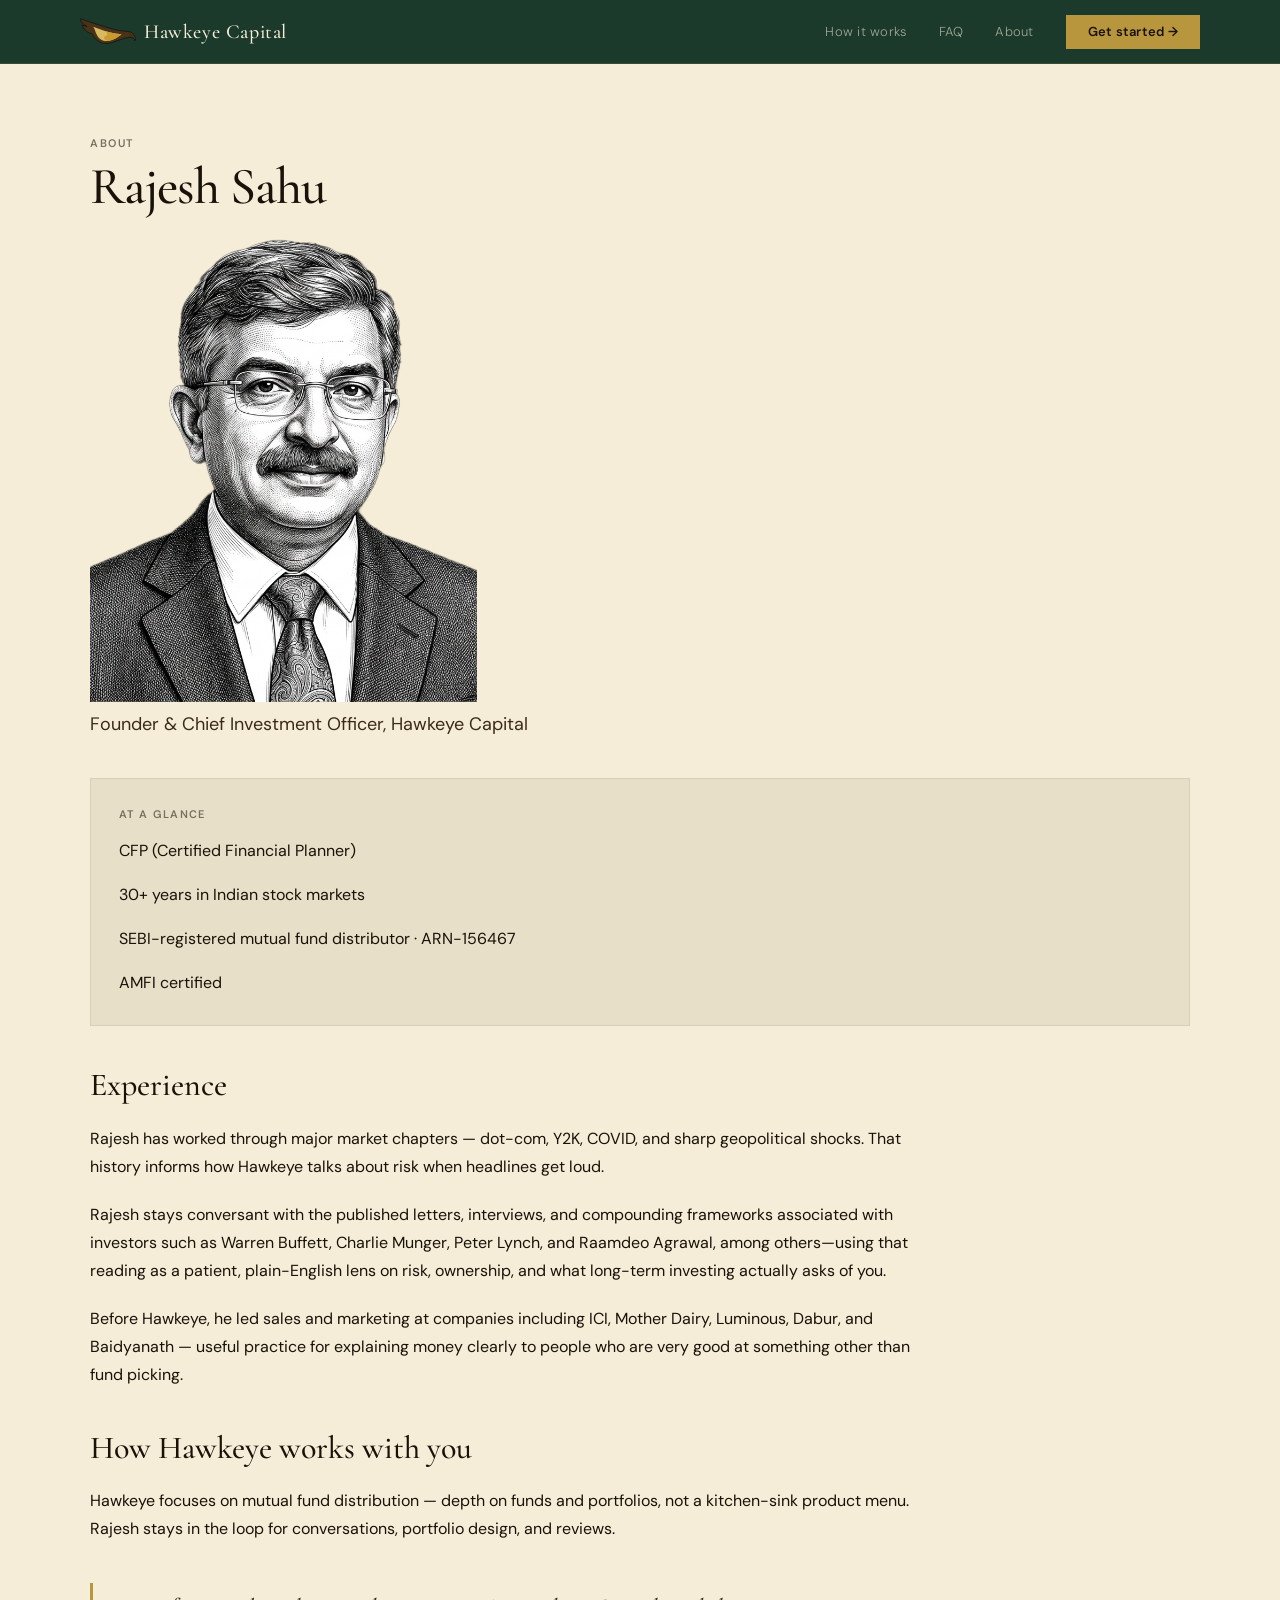
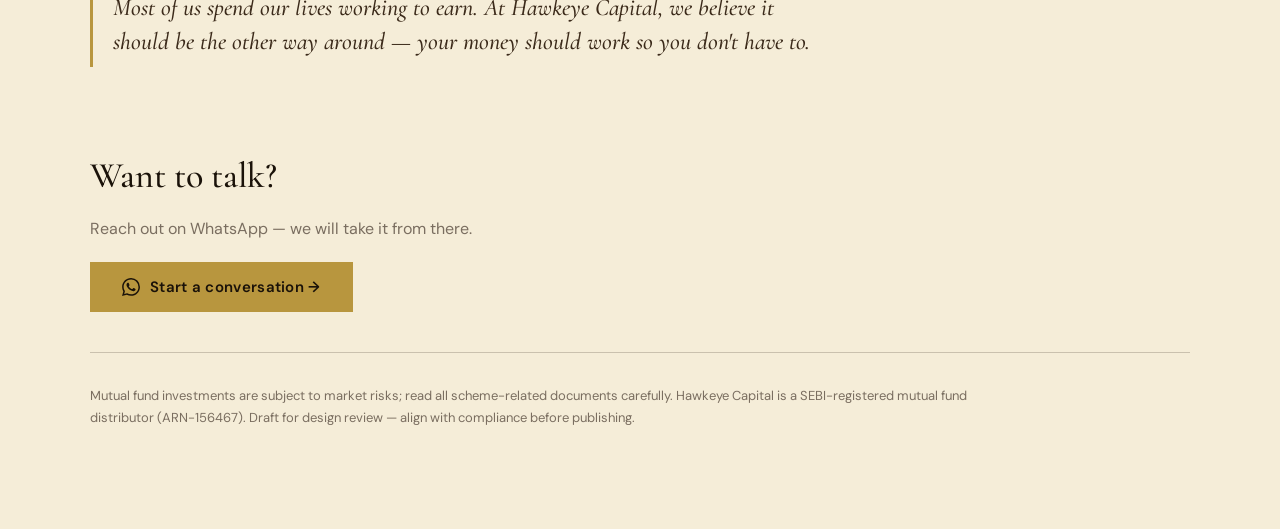
==== commit 71101244: "updated logo" ====
--- a/about/index.html
+++ b/about/index.html
@@ -11,6 +11,62 @@
       rel="stylesheet"
     />
     <link rel="stylesheet" href="/styles.css" />
+    <meta name="description" content="Rajesh Sahu, Founder of Hawkeye Capital — Certified Financial Planner with 30+ years in Indian stock markets. SEBI-registered mutual fund distributor, ARN-156467." />
+    <link rel="canonical" href="https://hawkeyecapital.in/about/" />
+    <meta property="og:type" content="profile" />
+    <meta property="og:site_name" content="Hawkeye Capital" />
+    <meta property="og:url" content="https://hawkeyecapital.in/about/" />
+    <meta property="og:title" content="About Rajesh Sahu — Hawkeye Capital" />
+    <meta property="og:description" content="Founder & Chief Investment Officer at Hawkeye Capital. CFP, AMFI certified, 30+ years in Indian stock markets. SEBI-registered mutual fund distributor, ARN-156467." />
+    <meta property="og:image" content="https://hawkeyecapital.in/assets/rajesh-portrait.png" />
+    <meta property="og:image:alt" content="Rajesh Sahu, Founder of Hawkeye Capital" />
+    <meta name="twitter:card" content="summary_large_image" />
+    <meta name="twitter:title" content="About Rajesh Sahu — Hawkeye Capital" />
+    <meta name="twitter:description" content="Founder & CIO at Hawkeye Capital. CFP, AMFI certified, 30+ years in Indian stock markets." />
+    <meta name="twitter:image" content="https://hawkeyecapital.in/assets/rajesh-portrait.png" />
+    <script type="application/ld+json">
+    {
+      "@context": "https://schema.org",
+      "@type": "Person",
+      "name": "Rajesh Sahu",
+      "jobTitle": "Founder & Chief Investment Officer",
+      "url": "https://hawkeyecapital.in/about/",
+      "image": "https://hawkeyecapital.in/assets/rajesh-portrait.png",
+      "worksFor": {
+        "@type": "FinancialService",
+        "name": "Hawkeye Capital",
+        "url": "https://hawkeyecapital.in/",
+        "identifier": "ARN-156467"
+      },
+      "hasCredential": [
+        {
+          "@type": "EducationalOccupationalCredential",
+          "credentialCategory": "Certified Financial Planner (CFP)"
+        },
+        {
+          "@type": "EducationalOccupationalCredential",
+          "credentialCategory": "AMFI Certified"
+        },
+        {
+          "@type": "EducationalOccupationalCredential",
+          "credentialCategory": "SEBI-registered mutual fund distributor",
+          "identifier": "ARN-156467"
+        }
+      ],
+      "knowsAbout": [
+        "Mutual fund distribution",
+        "Portfolio management",
+        "NRI investments",
+        "Retirement planning",
+        "Indian stock markets"
+      ]
+    }
+    </script>
+    <script
+      src="https://analytics.ahrefs.com/analytics.js"
+      data-key="idh4kSVBk8m/yUJ3315spw"
+      async
+    ></script>
   </head>
   <body>
     <a class="skip-link" href="#main">Skip to content</a>
@@ -18,7 +74,7 @@
       <!-- Desktop nav — Paper About · MU-0 · MV-0 -->
       <header class="nav" aria-label="Primary">
         <a class="brand" href="/">
-          <img class="logo-img" src="/assets/logo.png" alt="Hawkeye Capital logo" />
+          <img class="logo-img" src="/assets/hawkeye-capital-logo.svg" alt="Hawkeye Capital logo" />
           <span class="wordmark">Hawkeye Capital</span>
         </a>
         <nav class="nav-links" aria-label="Site">
@@ -37,7 +93,7 @@
       <!-- Mobile nav — Paper About · NZ-0 · O0-0 -->
       <header class="nav--mobile" aria-label="Primary">
         <a class="brand" href="/">
-          <img class="logo-img" src="/assets/logo.png" alt="Hawkeye Capital logo" />
+          <img class="logo-img" src="/assets/hawkeye-capital-logo.svg" alt="Hawkeye Capital logo" />
           <span class="wordmark">Hawkeye Capital</span>
         </a>
         <div class="nav-mobile-right">
@@ -296,5 +352,9 @@
       })();
       // #endregion
     </script>
+    <script>
+      window.va = window.va || function () { (window.vaq = window.vaq || []).push(arguments); };
+    </script>
+    <script defer src="/_vercel/insights/script.js"></script>
   </body>
 </html>
--- a/styles.css
+++ b/styles.css
@@ -130,8 +130,8 @@
 }
 
 .nav--mobile .logo-img {
-  width: 40px;
-  height: 40px;
+  width: 38px;
+  height: 19px;
 }
 
 .nav-mobile-right {
@@ -143,10 +143,10 @@
 }
 
 .logo-img {
-  width: 48px;
-  height: 48px;
+  width: 56px;
+  height: 28px;
   flex-shrink: 0;
-  object-fit: cover;
+  object-fit: contain;
 }
 
 .wordmark {
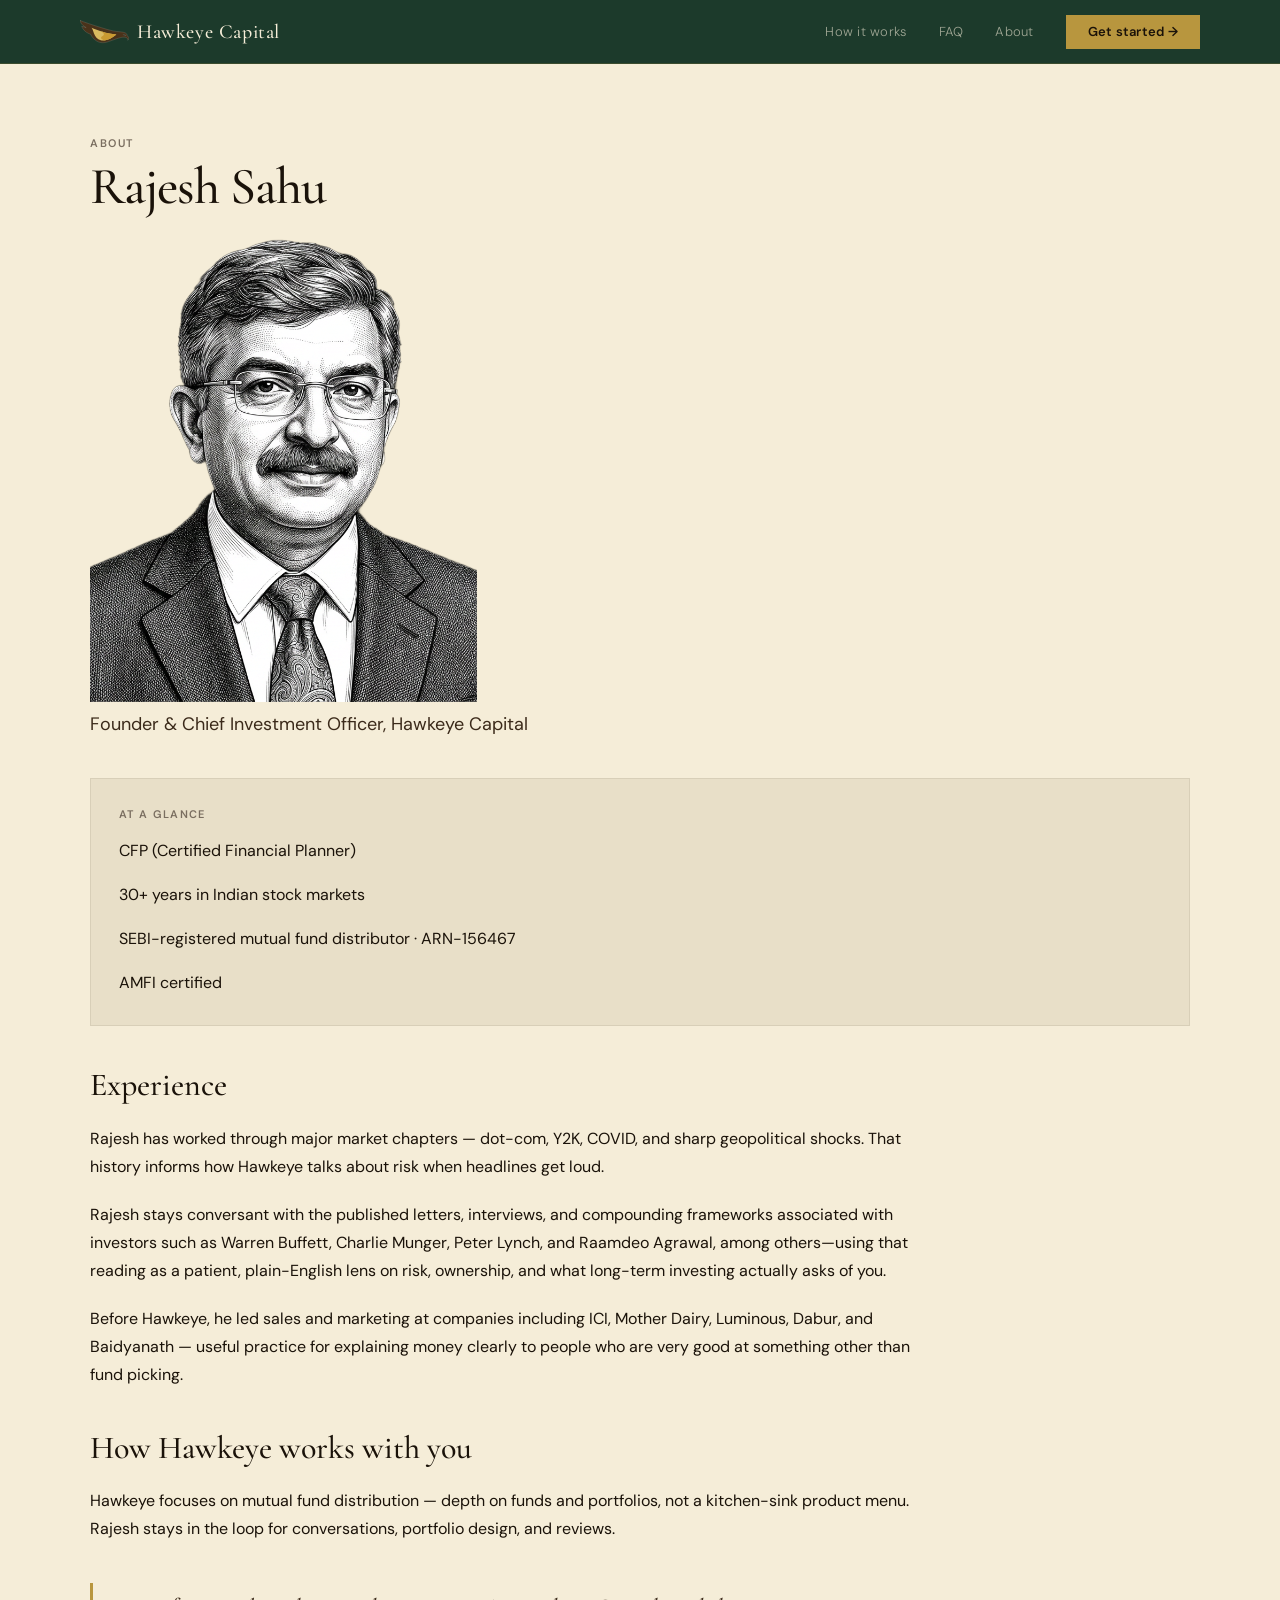
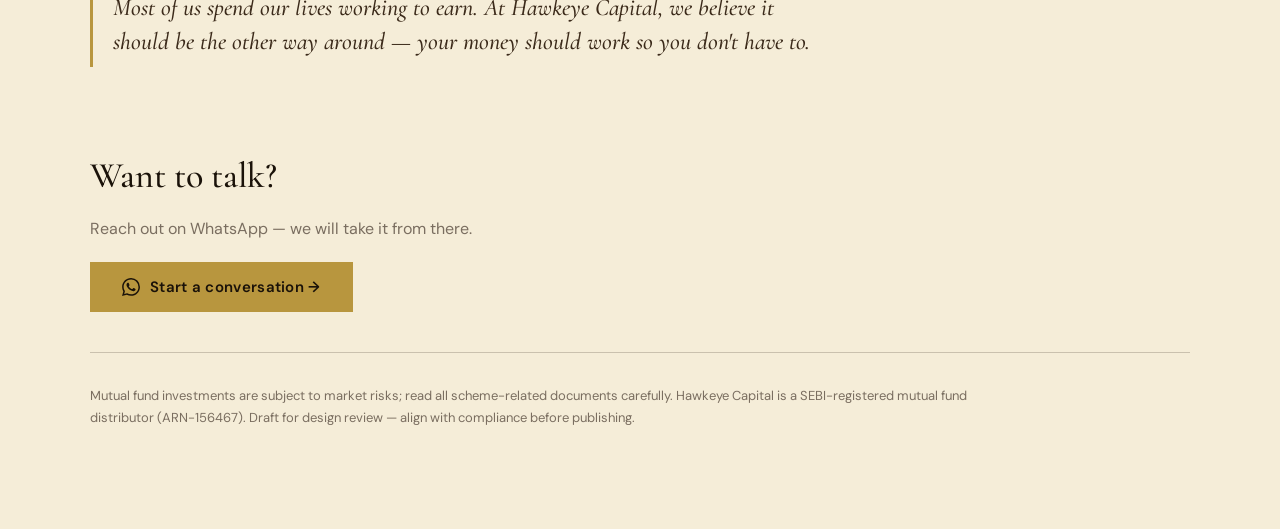
==== commit fd8b172b: "Add Hawkeye Capital favicon and Apple touch icon" ====
--- a/about/index.html
+++ b/about/index.html
@@ -11,6 +11,8 @@
       rel="stylesheet"
     />
     <link rel="stylesheet" href="/styles.css" />
+    <link rel="icon" type="image/svg+xml" href="/assets/hawkeye-capital-logo.svg" />
+    <link rel="apple-touch-icon" href="/assets/hawkeye-capital-logo.svg" />
     <meta name="description" content="Rajesh Sahu, Founder of Hawkeye Capital — Certified Financial Planner with 30+ years in Indian stock markets. SEBI-registered mutual fund distributor, ARN-156467." />
     <link rel="canonical" href="https://hawkeyecapital.in/about/" />
     <meta property="og:type" content="profile" />
--- a/styles.css
+++ b/styles.css
@@ -130,7 +130,7 @@
 }
 
 .nav--mobile .logo-img {
-  width: 38px;
+  width: 39px;
   height: 19px;
 }
 
@@ -143,8 +143,8 @@
 }
 
 .logo-img {
-  width: 56px;
-  height: 28px;
+  width: 49px;
+  height: 24px;
   flex-shrink: 0;
   object-fit: contain;
 }
@@ -171,15 +171,51 @@
 }
 
 .nav-link {
+  position: relative;
   font-size: 13px;
   font-weight: 300;
   letter-spacing: 0.02em;
   line-height: 16px;
   color: rgba(245, 237, 216, 0.6);
-}
-
-.nav-link:hover {
+  text-decoration: none;
+  transition: color 180ms ease;
+}
+
+.nav-link::after {
+  content: "";
+  position: absolute;
+  right: 0;
+  bottom: -7px;
+  left: 0;
+  height: 1px;
+  background: var(--gold);
+  transform: scaleX(0);
+  transform-origin: right center;
+  transition: transform 220ms cubic-bezier(0.22, 1, 0.36, 1);
+}
+
+.nav-link:hover,
+.nav-link:focus-visible {
   color: var(--cream);
+  text-decoration: none;
+}
+
+.nav-link:hover::after,
+.nav-link:focus-visible::after {
+  transform: scaleX(1);
+  transform-origin: left center;
+}
+
+.nav-link:focus-visible {
+  outline: 1px solid rgba(184, 150, 62, 0.8);
+  outline-offset: 5px;
+}
+
+@media (prefers-reduced-motion: reduce) {
+  .nav-link,
+  .nav-link::after {
+    transition: none;
+  }
 }
 
 .nav-details summary {
@@ -390,6 +426,87 @@
   text-decoration: none;
 }
 
+/* Motion: restrained editorial entrances */
+@keyframes hero-rise {
+  from {
+    opacity: 0;
+    transform: translateY(14px);
+  }
+  to {
+    opacity: 1;
+    transform: translateY(0);
+  }
+}
+
+@keyframes hero-rule-draw {
+  from {
+    opacity: 0;
+    transform: scaleX(0);
+    transform-origin: left center;
+  }
+  to {
+    opacity: 1;
+    transform: scaleX(1);
+    transform-origin: left center;
+  }
+}
+
+.js-motion .hero-inner > * {
+  opacity: 0;
+  animation: hero-rise 650ms cubic-bezier(0.22, 1, 0.36, 1) forwards;
+}
+
+.js-motion .hero-inner > :nth-child(1) { animation-delay: 80ms; }
+.js-motion .hero-inner > :nth-child(2) { animation-delay: 160ms; }
+.js-motion .hero-inner > :nth-child(3) {
+  animation-name: hero-rule-draw;
+  animation-duration: 520ms;
+  animation-delay: 260ms;
+  animation-timing-function: cubic-bezier(0.22, 1, 0.36, 1);
+}
+.js-motion .hero-inner > :nth-child(4) { animation-delay: 340ms; }
+.js-motion .hero-inner > :nth-child(5) { animation-delay: 420ms; }
+.js-motion .hero-inner > :nth-child(6) { animation-delay: 500ms; }
+
+.js-motion [data-reveal] {
+  opacity: 0;
+  transform: translateY(18px);
+  transition:
+    opacity 650ms cubic-bezier(0.22, 1, 0.36, 1),
+    transform 650ms cubic-bezier(0.22, 1, 0.36, 1);
+}
+
+.js-motion [data-reveal].is-visible {
+  opacity: 1;
+  transform: translateY(0);
+}
+
+.js-motion [data-reveal-stagger] > * {
+  opacity: 0;
+  transform: translateY(12px);
+  transition:
+    opacity 550ms cubic-bezier(0.22, 1, 0.36, 1),
+    transform 550ms cubic-bezier(0.22, 1, 0.36, 1);
+  transition-delay: var(--reveal-delay, 0ms);
+}
+
+.js-motion [data-reveal].is-visible [data-reveal-stagger] > *,
+.js-motion [data-reveal-stagger].is-visible > * {
+  opacity: 1;
+  transform: translateY(0);
+}
+
+@media (prefers-reduced-motion: reduce) {
+  .js-motion .hero-inner > *,
+  .js-motion [data-reveal],
+  .js-motion [data-reveal-stagger] > * {
+    opacity: 1;
+    transform: none;
+    animation: none;
+    transition: none;
+  }
+}
+
 .section-label {
   font-size: 11px;
   font-weight: 600;
@@ -618,9 +735,78 @@
   display: flex;
   flex-direction: column;
   align-items: center;
-  gap: 32px;
   padding: 80px var(--pad-d);
   background: var(--cream-dark);
+}
+
+.quote-carousel {
+  width: 100%;
+  max-width: 820px;
+  display: flex;
+  flex-direction: column;
+  align-items: center;
+  gap: 34px;
+}
+
+.quote-slides {
+  width: 100%;
+  display: grid;
+}
+
+.quote-slide {
+  grid-area: 1 / 1;
+  width: 100%;
+  display: flex;
+  flex-direction: column;
+  align-items: center;
+  gap: 32px;
+  opacity: 0;
+  visibility: hidden;
+  transform: translateY(8px);
+  transition:
+    opacity 420ms ease,
+    transform 420ms ease,
+    visibility 0s linear 420ms;
+}
+
+.quote-slide.is-active {
+  opacity: 1;
+  visibility: visible;
+  transform: translateY(0);
+  transition-delay: 0s;
+}
+
+.quote-dots {
+  display: flex;
+  align-items: center;
+  justify-content: center;
+  gap: 10px;
+}
+
+.quote-dot {
+  width: 8px;
+  height: 8px;
+  padding: 0;
+  border: 1px solid var(--gold);
+  border-radius: 50%;
+  background: transparent;
+  cursor: pointer;
+  transition: transform 180ms ease, background-color 180ms ease;
+}
+
+.quote-dot:hover,
+.quote-dot:focus-visible,
+.quote-dot.is-active {
+  background: var(--gold);
+}
+
+.quote-dot:focus-visible {
+  outline: 1px solid var(--gold);
+  outline-offset: 4px;
+}
+
+.quote-dot:hover {
+  transform: scale(1.25);
 }
 
 .quote-mark {
@@ -653,6 +839,13 @@
   text-transform: uppercase;
   text-align: center;
   color: var(--muted);
+}
+
+@media (prefers-reduced-motion: reduce) {
+  .quote-slide,
+  .quote-dot {
+    transition: none;
+  }
 }
 
 /* CTA */
@@ -769,7 +962,12 @@
   }
 
   .hawk {
-    display: none;
+    display: block;
+    top: 28px;
+    right: -142px;
+    width: 390px;
+    height: 282px;
+    opacity: 0.2;
   }
 
   .hero {
@@ -1516,7 +1714,7 @@
 
   .faq-hero {
     gap: 24px;
-    margin-bottom: 0;
+    margin-bottom: 48px;
   }
 
   .faq-title {
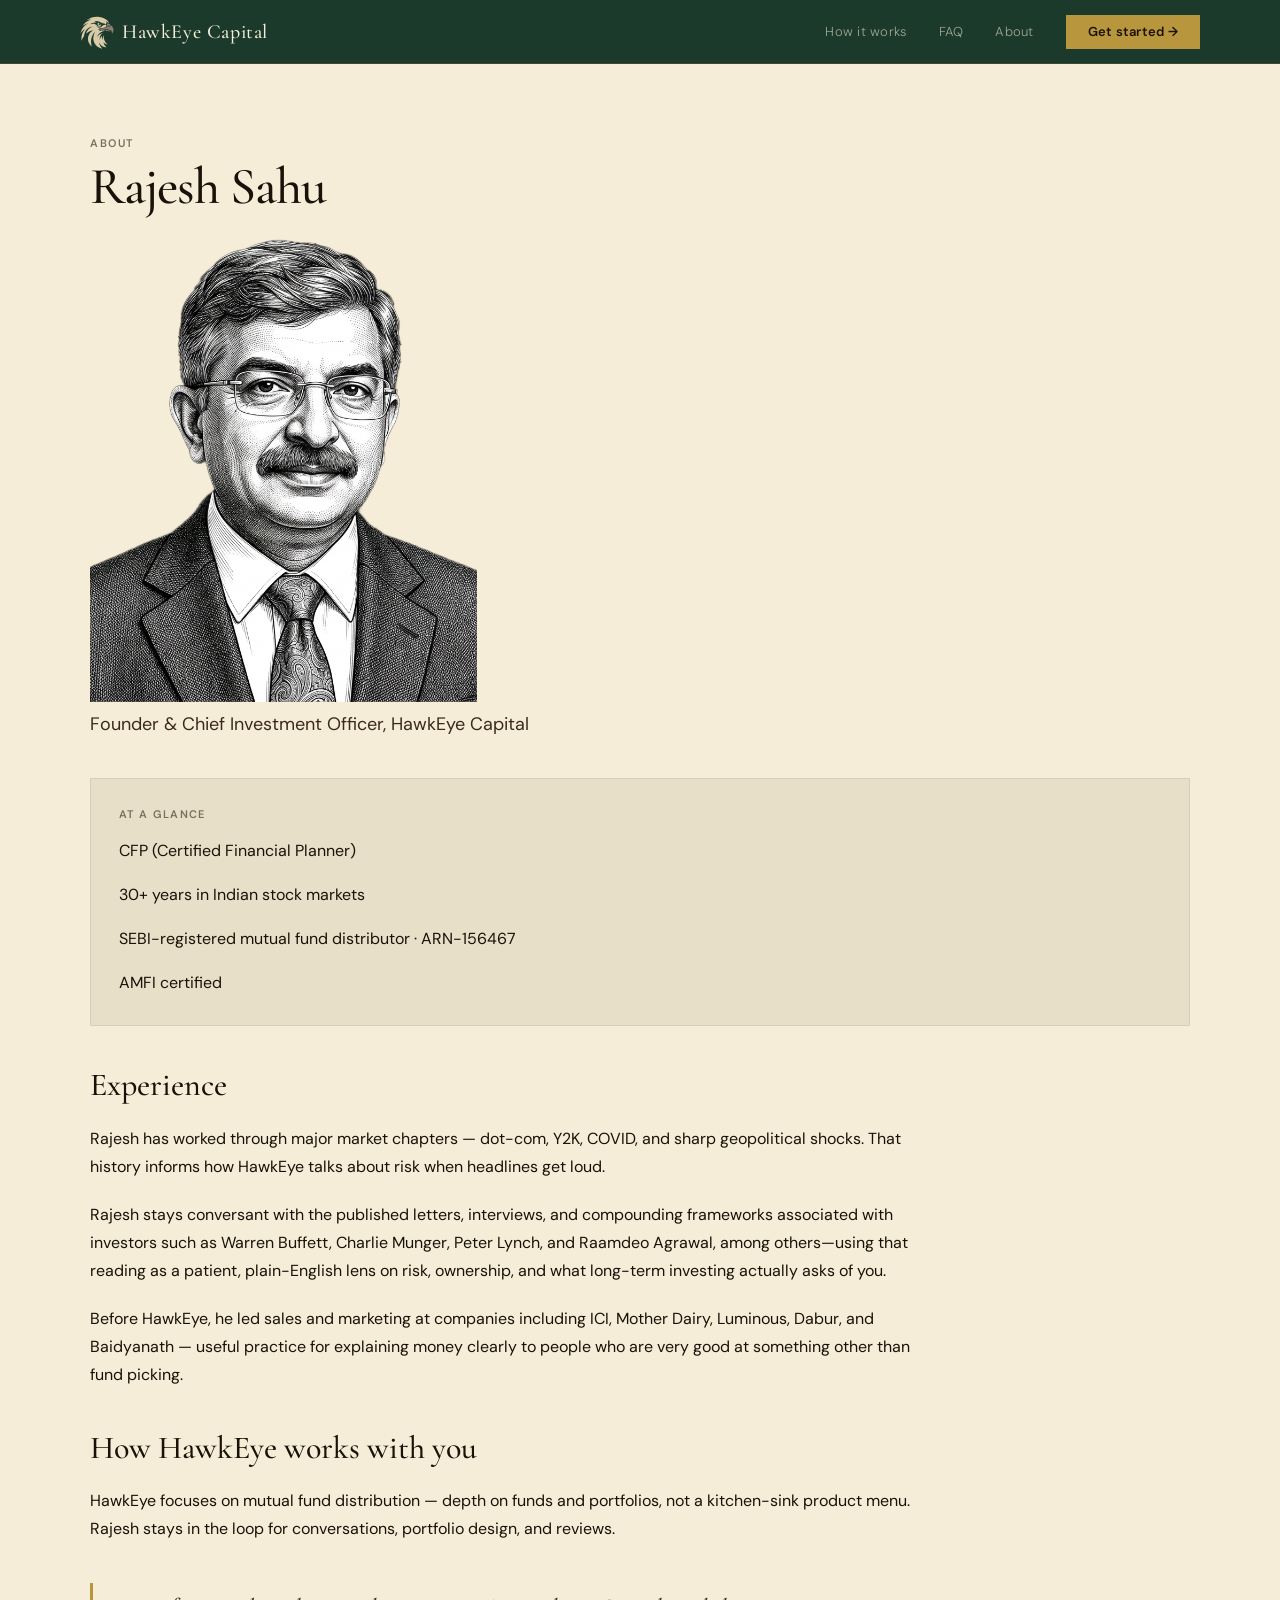
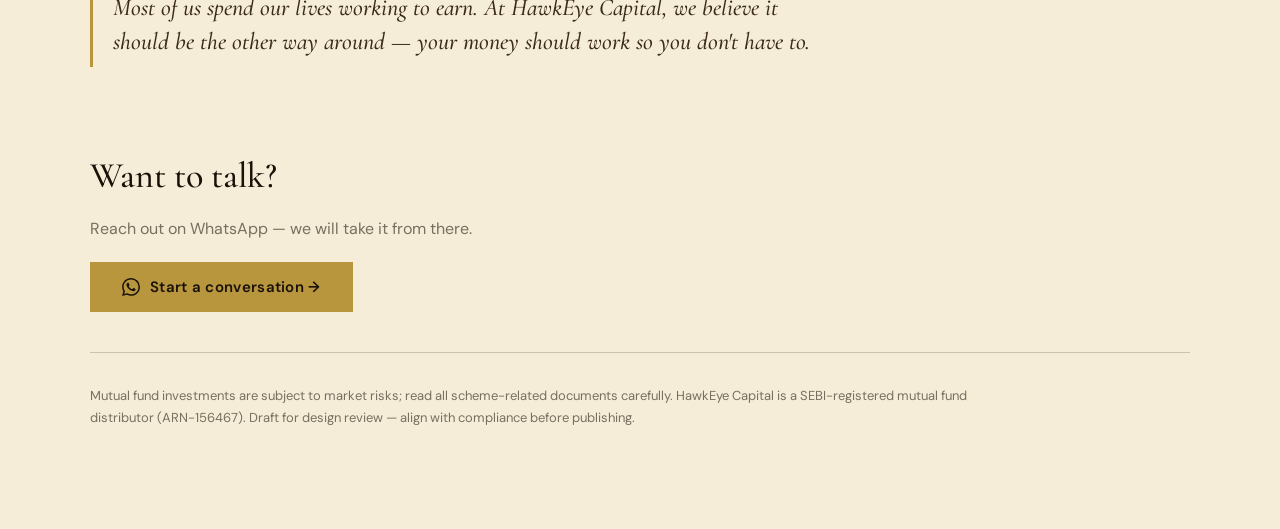
==== commit 00c8272d: "Replace nav logo with cropped two-tone hawk head; hide testimonial; HawkEye casing; WhatsApp prefill" ====
--- a/about/index.html
+++ b/about/index.html
@@ -3,7 +3,7 @@
   <head>
     <meta charset="utf-8" />
     <meta name="viewport" content="width=device-width, initial-scale=1" />
-    <title>About — Hawkeye Capital</title>
+    <title>About — HawkEye Capital</title>
     <link rel="preconnect" href="https://fonts.googleapis.com" />
     <link rel="preconnect" href="https://fonts.gstatic.com" crossorigin />
     <link
@@ -13,18 +13,18 @@
     <link rel="stylesheet" href="/styles.css" />
     <link rel="icon" type="image/svg+xml" href="/assets/hawkeye-capital-logo.svg" />
     <link rel="apple-touch-icon" href="/assets/hawkeye-capital-logo.svg" />
-    <meta name="description" content="Rajesh Sahu, Founder of Hawkeye Capital — Certified Financial Planner with 30+ years in Indian stock markets. SEBI-registered mutual fund distributor, ARN-156467." />
+    <meta name="description" content="Rajesh Sahu, Founder of HawkEye Capital — Certified Financial Planner with 30+ years in Indian stock markets. SEBI-registered mutual fund distributor, ARN-156467." />
     <link rel="canonical" href="https://hawkeyecapital.in/about/" />
     <meta property="og:type" content="profile" />
-    <meta property="og:site_name" content="Hawkeye Capital" />
+    <meta property="og:site_name" content="HawkEye Capital" />
     <meta property="og:url" content="https://hawkeyecapital.in/about/" />
-    <meta property="og:title" content="About Rajesh Sahu — Hawkeye Capital" />
-    <meta property="og:description" content="Founder & Chief Investment Officer at Hawkeye Capital. CFP, AMFI certified, 30+ years in Indian stock markets. SEBI-registered mutual fund distributor, ARN-156467." />
+    <meta property="og:title" content="About Rajesh Sahu — HawkEye Capital" />
+    <meta property="og:description" content="Founder & Chief Investment Officer at HawkEye Capital. CFP, AMFI certified, 30+ years in Indian stock markets. SEBI-registered mutual fund distributor, ARN-156467." />
     <meta property="og:image" content="https://hawkeyecapital.in/assets/rajesh-portrait.png" />
-    <meta property="og:image:alt" content="Rajesh Sahu, Founder of Hawkeye Capital" />
+    <meta property="og:image:alt" content="Rajesh Sahu, Founder of HawkEye Capital" />
     <meta name="twitter:card" content="summary_large_image" />
-    <meta name="twitter:title" content="About Rajesh Sahu — Hawkeye Capital" />
-    <meta name="twitter:description" content="Founder & CIO at Hawkeye Capital. CFP, AMFI certified, 30+ years in Indian stock markets." />
+    <meta name="twitter:title" content="About Rajesh Sahu — HawkEye Capital" />
+    <meta name="twitter:description" content="Founder & CIO at HawkEye Capital. CFP, AMFI certified, 30+ years in Indian stock markets." />
     <meta name="twitter:image" content="https://hawkeyecapital.in/assets/rajesh-portrait.png" />
     <script type="application/ld+json">
     {
@@ -36,7 +36,7 @@
       "image": "https://hawkeyecapital.in/assets/rajesh-portrait.png",
       "worksFor": {
         "@type": "FinancialService",
-        "name": "Hawkeye Capital",
+        "name": "HawkEye Capital",
         "url": "https://hawkeyecapital.in/",
         "identifier": "ARN-156467"
       },
@@ -76,8 +76,8 @@
       <!-- Desktop nav — Paper About · MU-0 · MV-0 -->
       <header class="nav" aria-label="Primary">
         <a class="brand" href="/">
-          <img class="logo-img" src="/assets/hawkeye-capital-logo.svg" alt="Hawkeye Capital logo" />
-          <span class="wordmark">Hawkeye Capital</span>
+          <img class="logo-img" src="/assets/hawkeye-capital-logo.svg" alt="HawkEye Capital logo" />
+          <span class="wordmark">HawkEye Capital</span>
         </a>
         <nav class="nav-links" aria-label="Site">
           <a class="nav-link" href="/#how-it-works">How it works</a>
@@ -85,7 +85,7 @@
           <a class="nav-link" href="/about/" aria-current="page">About</a>
           <a
             class="btn-gold btn-gold--nav"
-            href="https://wa.me/919540134700"
+            href="https://wa.me/919540134700?text=Hi%2C%20I%27m%20interested%20to%20know%20more%20about%20how%20HawkEye%20Capital%20can%20help%20me%20achieve%20my%20financial%20goals."
             rel="noopener noreferrer"
             >Get started →</a
           >
@@ -95,13 +95,13 @@
       <!-- Mobile nav — Paper About · NZ-0 · O0-0 -->
       <header class="nav--mobile" aria-label="Primary">
         <a class="brand" href="/">
-          <img class="logo-img" src="/assets/hawkeye-capital-logo.svg" alt="Hawkeye Capital logo" />
-          <span class="wordmark">Hawkeye Capital</span>
+          <img class="logo-img" src="/assets/hawkeye-capital-logo.svg" alt="HawkEye Capital logo" />
+          <span class="wordmark">HawkEye Capital</span>
         </a>
         <div class="nav-mobile-right">
           <a
             class="btn-gold btn-gold--nav-m"
-            href="https://wa.me/919540134700"
+            href="https://wa.me/919540134700?text=Hi%2C%20I%27m%20interested%20to%20know%20more%20about%20how%20HawkEye%20Capital%20can%20help%20me%20achieve%20my%20financial%20goals."
             rel="noopener noreferrer"
             >Get started →</a
           >
@@ -133,7 +133,7 @@
               aria-label="Illustrated portrait of Rajesh Sahu"
             ></div>
             <p class="about-subtitle">
-              Founder &amp; Chief Investment Officer, Hawkeye Capital
+              Founder &amp; Chief Investment Officer, HawkEye Capital
             </p>
           </section>
 
@@ -150,7 +150,7 @@
             <h2 class="about-h2" id="exp-heading">Experience</h2>
             <p class="about-p">
               Rajesh has worked through major market chapters — dot-com, Y2K, COVID, and sharp
-              geopolitical shocks. That history informs how Hawkeye talks about risk when headlines
+              geopolitical shocks. That history informs how HawkEye talks about risk when headlines
               get loud.
             </p>
             <p class="about-p">
@@ -161,16 +161,16 @@
               you.
             </p>
             <p class="about-p">
-              Before Hawkeye, he led sales and marketing at companies including ICI, Mother Dairy,
+              Before HawkEye, he led sales and marketing at companies including ICI, Mother Dairy,
               Luminous, Dabur, and Baidyanath — useful practice for explaining money clearly to
               people who are very good at something other than fund picking.
             </p>
           </section>
 
           <section class="about-section" aria-labelledby="how-heading">
-            <h2 class="about-h2" id="how-heading">How Hawkeye works with you</h2>
+            <h2 class="about-h2" id="how-heading">How HawkEye works with you</h2>
             <p class="about-p">
-              Hawkeye focuses on mutual fund distribution — depth on funds and portfolios, not a
+              HawkEye focuses on mutual fund distribution — depth on funds and portfolios, not a
               kitchen-sink product menu. Rajesh stays in the loop for conversations, portfolio
               design, and reviews.
             </p>
@@ -178,7 +178,7 @@
 
           <blockquote class="about-quote about-quote--full">
             <p>
-              Most of us spend our lives working to earn. At Hawkeye Capital, we believe it should be
+              Most of us spend our lives working to earn. At HawkEye Capital, we believe it should be
               the other way around — your money should work so you don't have to.
             </p>
           </blockquote>
@@ -188,7 +188,7 @@
             <p class="about-cta-lead">Reach out on WhatsApp — we will take it from there.</p>
             <a
               class="btn-gold btn-gold--about"
-              href="https://wa.me/919540134700"
+              href="https://wa.me/919540134700?text=Hi%2C%20I%27m%20interested%20to%20know%20more%20about%20how%20HawkEye%20Capital%20can%20help%20me%20achieve%20my%20financial%20goals."
               rel="noopener noreferrer"
             >
               <svg
@@ -212,7 +212,7 @@
           <footer class="about-disclaimer">
             <p>
               Mutual fund investments are subject to market risks; read all scheme-related documents
-              carefully. Hawkeye Capital is a SEBI-registered mutual fund distributor (ARN-156467).
+              carefully. HawkEye Capital is a SEBI-registered mutual fund distributor (ARN-156467).
               Draft for design review — align with compliance before publishing.
             </p>
           </footer>
@@ -226,7 +226,7 @@
             <p class="about-eyebrow about-eyebrow--m">About</p>
             <h1 class="about-title-m" id="about-title-m">Rajesh Sahu</h1>
             <p class="about-subtitle-m">
-              Founder &amp; Chief Investment Officer, Hawkeye Capital.
+              Founder &amp; Chief Investment Officer, HawkEye Capital.
             </p>
           </section>
 
@@ -239,8 +239,8 @@
           </section>
 
           <p class="about-p about-p--m">
-            Rajesh has lived through major market cycles and, before Hawkeye, led sales and marketing
-            at ICI, Mother Dairy, Luminous, Dabur, and Baidyanath. Hawkeye focuses on mutual fund
+            Rajesh has lived through major market cycles and, before HawkEye, led sales and marketing
+            at ICI, Mother Dairy, Luminous, Dabur, and Baidyanath. HawkEye focuses on mutual fund
             distribution with a human in the loop.
           </p>
 
@@ -265,7 +265,7 @@
             </h2>
             <a
               class="btn-gold btn-gold--about"
-              href="https://wa.me/919540134700"
+              href="https://wa.me/919540134700?text=Hi%2C%20I%27m%20interested%20to%20know%20more%20about%20how%20HawkEye%20Capital%20can%20help%20me%20achieve%20my%20financial%20goals."
               rel="noopener noreferrer"
             >
               <svg
--- a/styles.css
+++ b/styles.css
@@ -1,4 +1,4 @@
-/* Hawkeye Capital landing — Paper hawkeyecapital.in · Desktop 29-0 / Mobile 28-0 */
+/* HawkEye Capital landing — Paper hawkeyecapital.in · Desktop 29-0 / Mobile 28-0 */
 
 :root {
   --cream: #f5edd8;
@@ -130,8 +130,8 @@
 }
 
 .nav--mobile .logo-img {
-  width: 39px;
-  height: 19px;
+  width: 28px;
+  height: 28px;
 }
 
 .nav-mobile-right {
@@ -143,8 +143,8 @@
 }
 
 .logo-img {
-  width: 49px;
-  height: 24px;
+  width: 34px;
+  height: 34px;
   flex-shrink: 0;
   object-fit: contain;
 }
